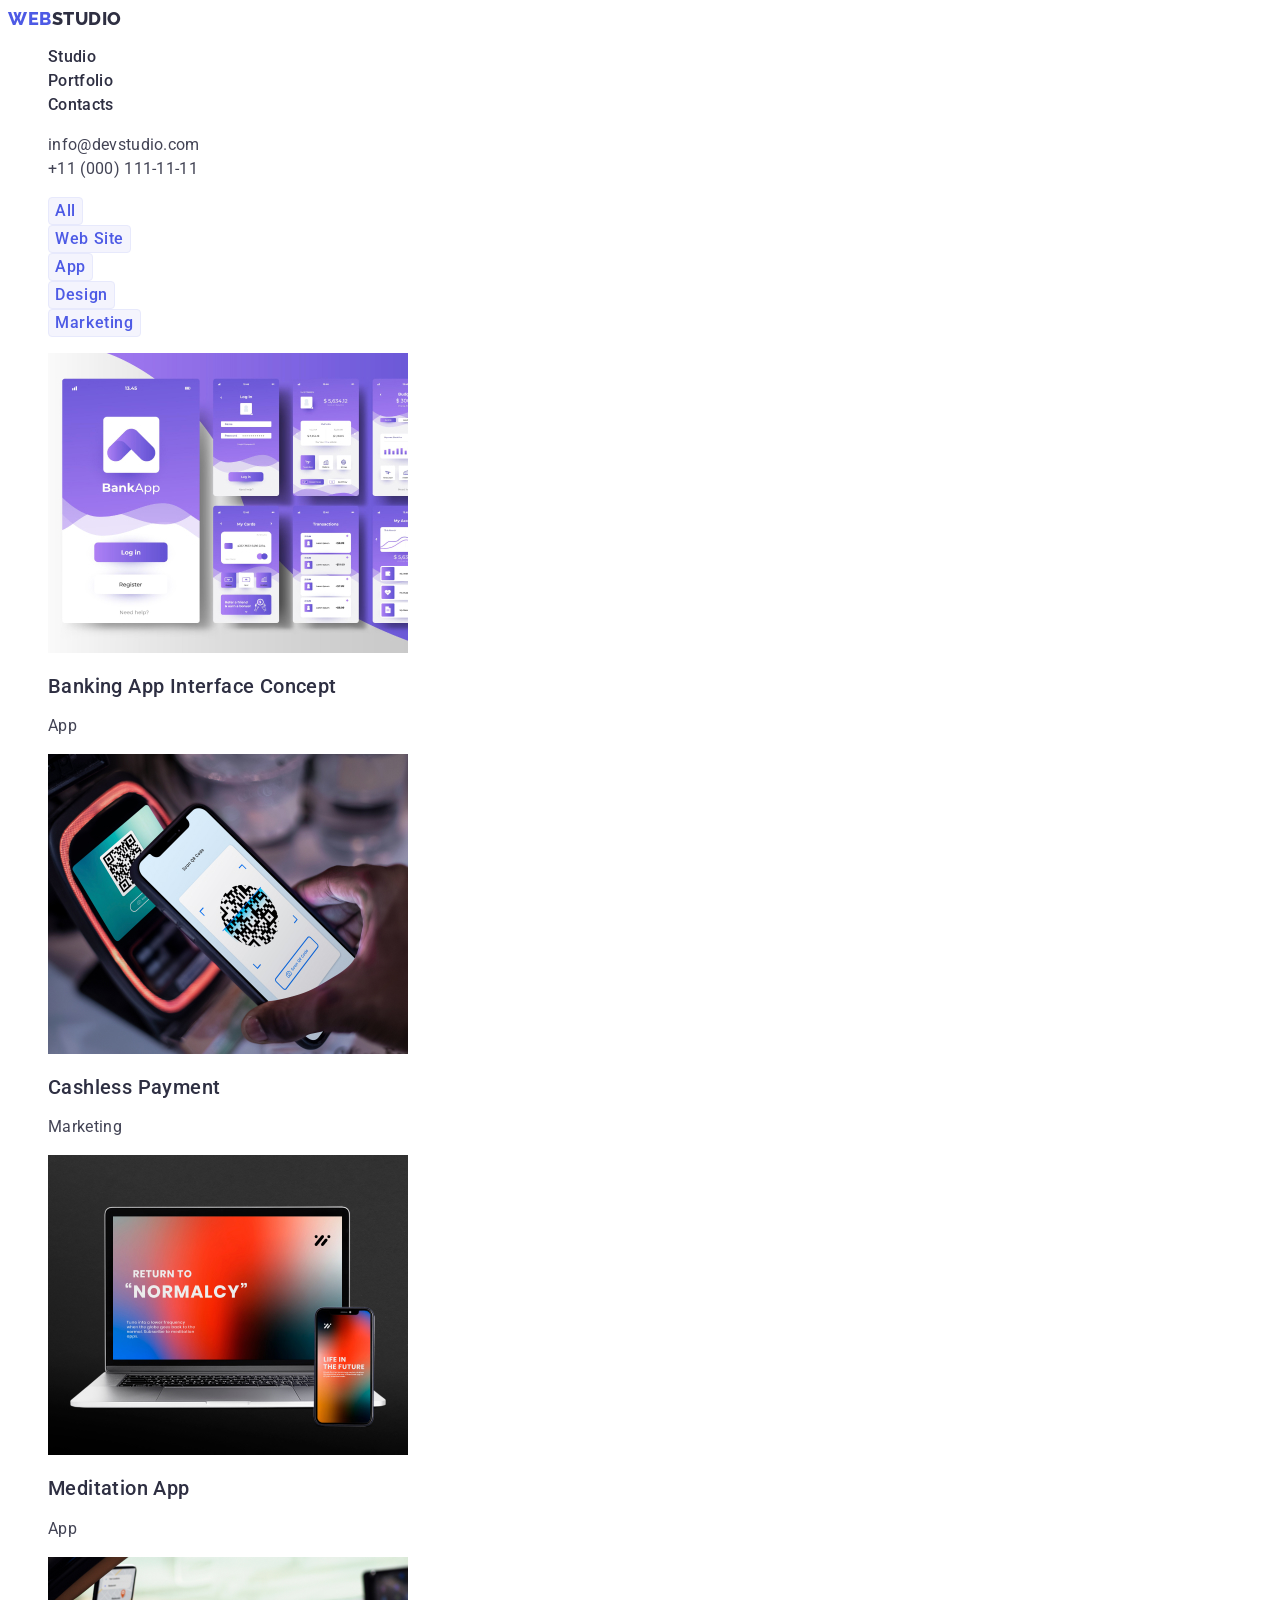
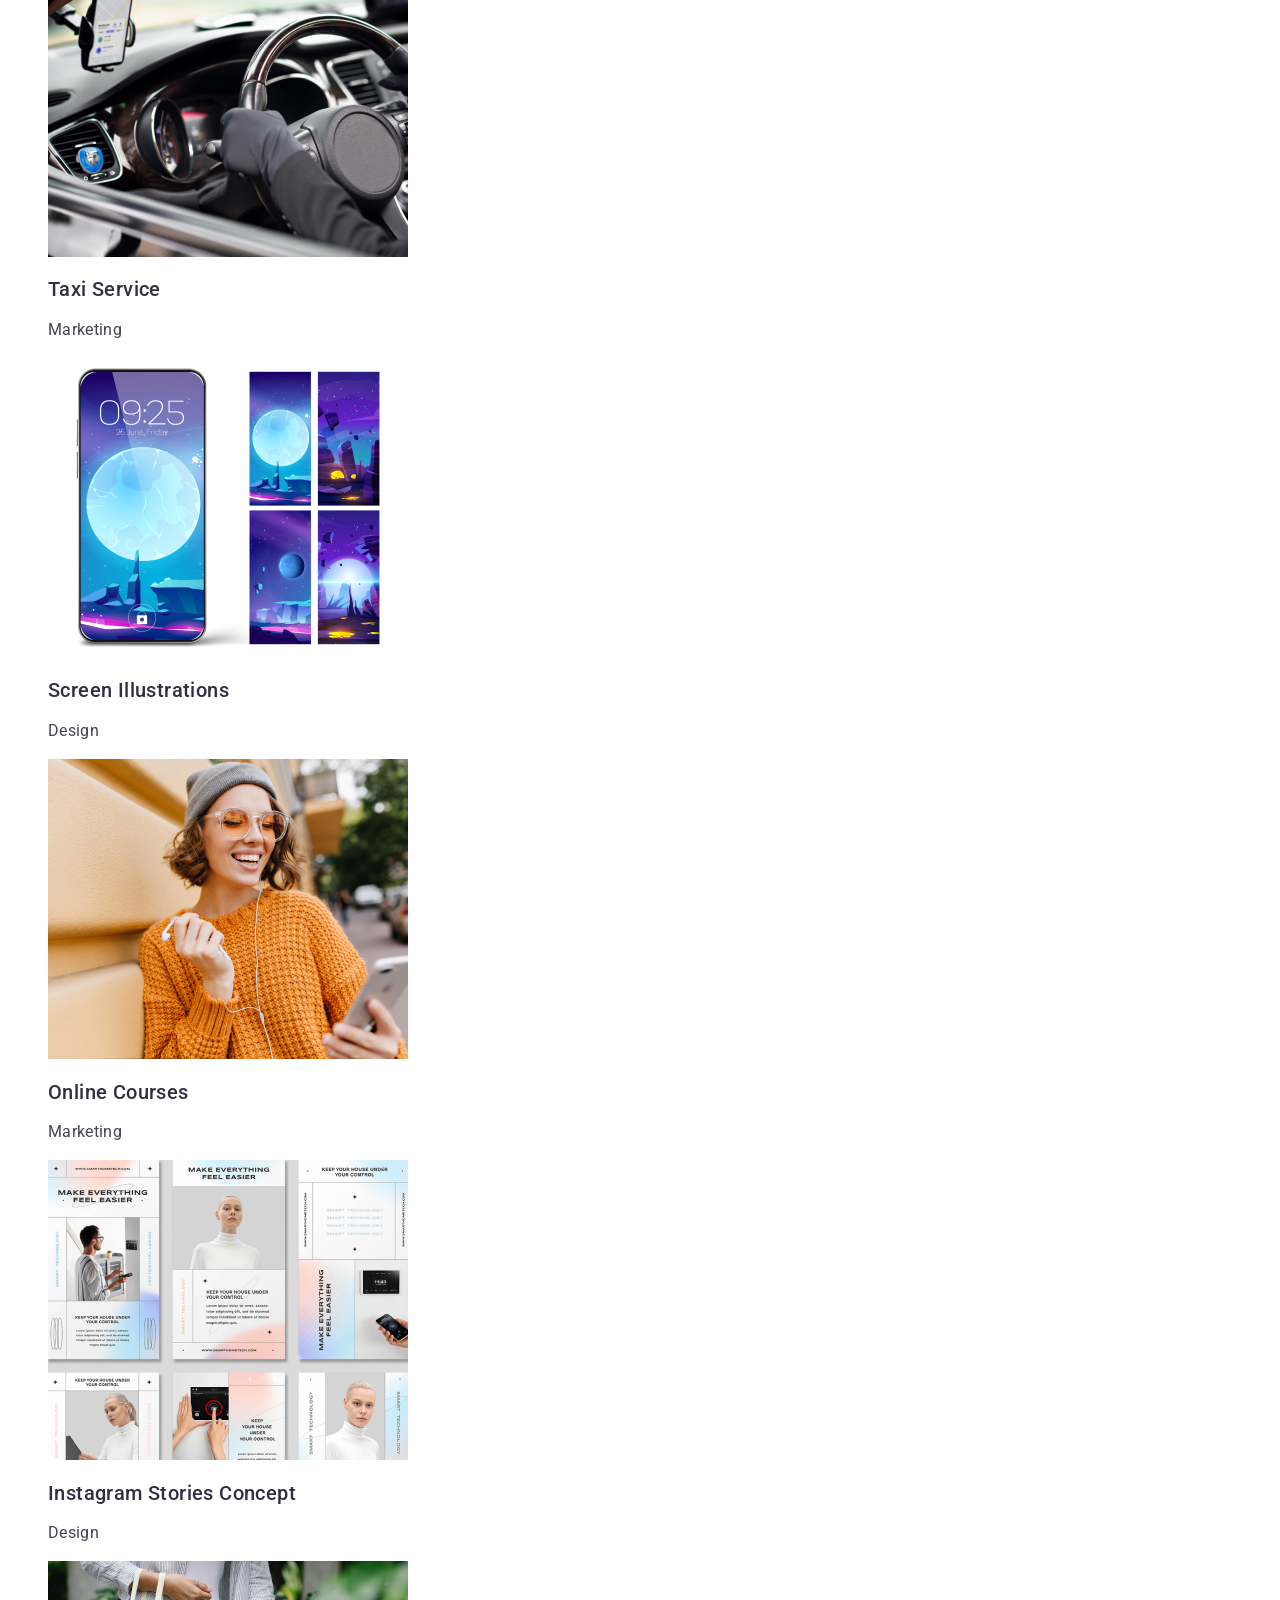
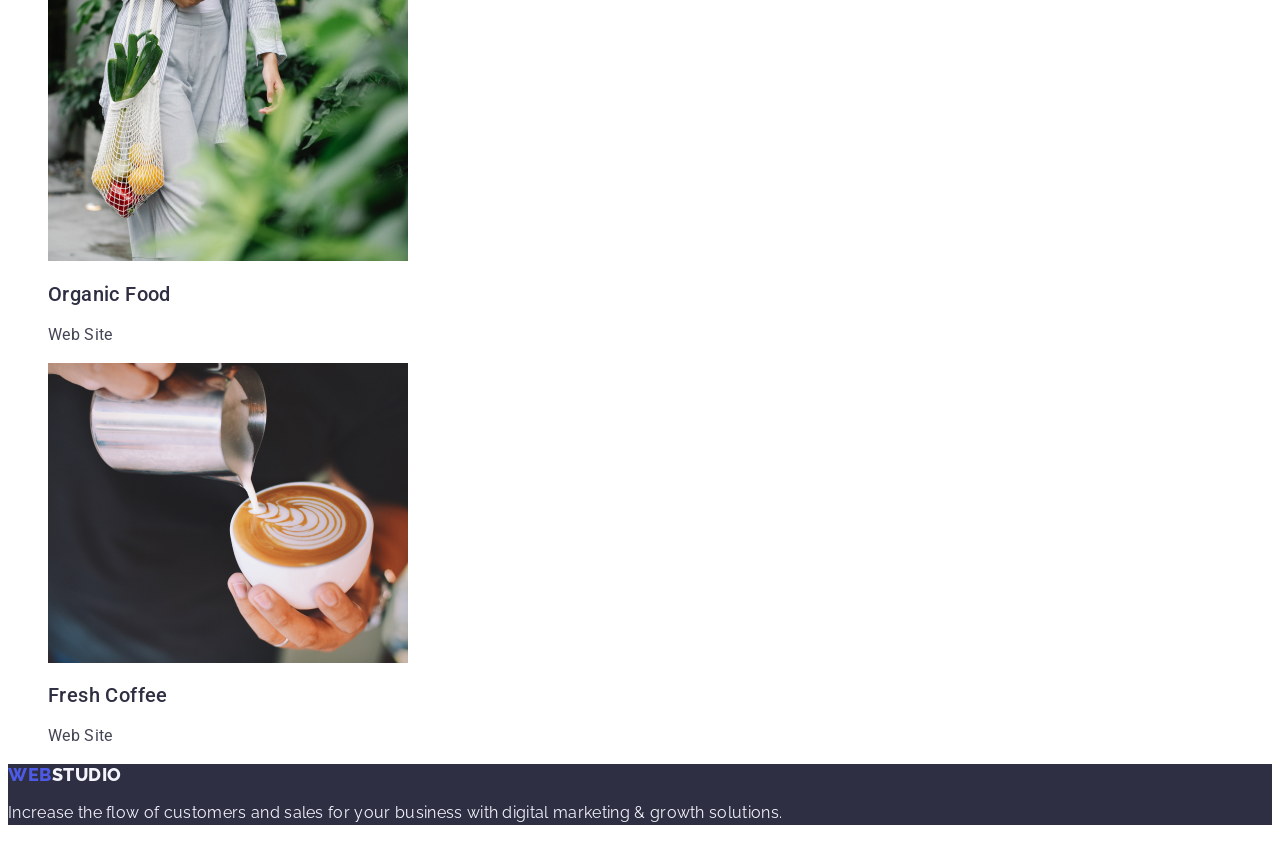
==== portfolio.html @ 541e4907 "creating repos" ====
<!DOCTYPE html>
<html lang="en">
  <head>
    <meta charset="UTF-8" />
    <meta http-equiv="X-UA-Compatible" content="IE=edge" />
    <meta name="viewport" content="width=device-width, initial-scale=1.0" />
    <title>Document</title>
    <link rel="stylesheet" href="./css/styles.css" />
    <link rel="preconnect" href="https://fonts.googleapis.com" />
    <link rel="preconnect" href="https://fonts.gstatic.com" crossorigin />
    <link
      href="https://fonts.googleapis.com/css2?family=Montserrat:wght@400;700&family=Roboto:wght@400;500;700&display=swap"
      rel="stylesheet"
    />
    <link rel="preconnect" href="https://fonts.googleapis.com" />
    <link rel="preconnect" href="https://fonts.gstatic.com" crossorigin />
    <link
      href="https://fonts.googleapis.com/css2?family=Montserrat:wght@400;700&family=Raleway:wght@800&family=Roboto:wght@400;500;700&display=swap"
      rel="stylesheet"
    />
  </head>
  <body>
    <!-- Header -->
    <header class="page-header link">
      <nav class="page-nav">
        <a href="./index.html" class="logo link"
          >Web<span class="studio-color">Studio</span></a
        >
        <ul class="menu list">
          <li class="menu-item">
            <a href="./index.html" class="menu-link link">Studio</a>
          </li>
          <li class="menu-item">
            <a href="./portfolio.html" class="menu-link link">Portfolio</a>
          </li>
          <li class="menu-item">
            <a href="" class="menu-link link">Contacts</a>
          </li>
        </ul>
      </nav>
      <address class="address">
        <ul class="list">
          <li>
            <a href="mailto:info@devstudio.com" class="link contact"
              >info@devstudio.com</a
            >
          </li>
          <li>
            <a href="tel:+110001111111" class="link contact"
              >+11 (000) 111-11-11</a
            >
          </li>
        </ul>
      </address>
    </header>
    <!-- Main -->
    <main>
      <section>
        <h1 hidden>Title hidden</h1>

        <!-- Buttons -->
        <ul class="list">
          <li><button class="navigation-button" type="button">All</button></li>
          <li>
            <button class="navigation-button" type="button">Web Site</button>
          </li>
          <li><button class="navigation-button" type="button">App</button></li>
          <li>
            <button class="navigation-button" type="button">Design</button>
          </li>
          <li>
            <button class="navigation-button" type="button">Marketing</button>
          </li>
        </ul>
        <!-- Images -->
        <ul class="list">
          <li>
            <a class="portfolio-list-item link" href=""
              ><img
                src="./images/Banking-app-interface-concept.jpg"
                alt="Banking App Interface Concept"
                width="360"
              />
              <h2 class="small-title">Banking App Interface Concept</h2>
              <p class="small-descr">App</p>
            </a>
          </li>
          <li>
            <a class="portfolio-list-item link" href=""
              ><img
                src="./images/cashless-payment.jpg"
                alt="Cashless Payment"
                width="360"
              />
              <h2 class="small-title">Cashless Payment</h2>
              <p class="small-descr">Marketing</p>
            </a>
          </li>
          <li>
            <a class="portfolio-list-item link" href=""
              ><img
                src="./images/meditation-app.jpg"
                alt="Meditation App"
                width="360"
              />
              <h2 class="small-title">Meditation App</h2>
              <p class="small-descr">App</p>
            </a>
          </li>
          <li>
            <a class="portfolio-list-item link" href=""
              ><img
                src="./images/taxi-service.jpg"
                alt="Taxi Service"
                width="360"
              />
              <h2 class="small-title">Taxi Service</h2>
              <p class="small-descr">Marketing</p>
            </a>
          </li>
          <li>
            <a class="portfolio-list-item link" href=""
              ><img
                src="./images/screen-illustration.jpg"
                alt="Screen Illustrations"
                width="360"
              />
              <h2 class="small-title">Screen Illustrations</h2>
              <p class="small-descr">Design</p>
            </a>
          </li>
          <li>
            <a class="portfolio-list-item link" href=""
              ><img
                src="./images/online-courses.jpg"
                alt="Online Courses"
                width="360"
              />
              <h2 class="small-title">Online Courses</h2>
              <p class="small-descr">Marketing</p>
            </a>
          </li>
          <li>
            <a class="portfolio-list-item link" href=""
              ><img
                src="./images/instagram-stories-concept.jpg"
                alt="Instagram Stories Concept"
                width="360"
              />
              <h2 class="small-title">Instagram Stories Concept</h2>
              <p class="small-descr">Design</p>
            </a>
          </li>
          <li>
            <a class="portfolio-list-item link" href=""
              ><img
                src="./images/organic-food.jpg"
                alt="Organic Food"
                width="360"
              />
              <h2 class="small-title">Organic Food</h2>
              <p class="small-descr">Web Site</p>
            </a>
          </li>
          <li>
            <a class="portfolio-list-item link" href=""
              ><img
                src="./images/fresh-coffee.jpg"
                alt="Fresh Coffee"
                width="360"
              />
              <h2 class="small-title">Fresh Coffee</h2>
              <p class="small-descr">Web Site</p>
            </a>
          </li>
        </ul>
      </section>
    </main>
    <!-- Footer -->
    <footer class="page-footer">
      <a href="./index.html" class="logo link"
        >Web<span class="studio-color-dark-theme">Studio</span></a
      >
      <p class="small-descr small-descr-dark-theme">
        Increase the flow of customers and sales for your business with digital
        marketing & growth solutions.
      </p>
    </footer>
  </body>
</html>
---- css/styles.css ----
body {
  font-family: "Roboto", sans-serif;
  color: #434455;
  background-color: var(--background-color);
}

/* ==================ELEMENTS================== */
:root {
  --small-text-color: #2e2f42;
  --background-color: #ffffff;
}
/* ==================COMPONENTS================== */
.secondary-title {
  font-size: 36px;
  line-height: 1.11;
  /* identical to box height, or 111% */

  text-align: center;
  letter-spacing: 0.02em;
  text-transform: capitalize;

  color: var(--small-text-color);
}
.studio-color {
  color: var(--small-text-color);
}
.small-title {
  font-style: normal;
  font-weight: 500;
  font-size: 20px;
  line-height: 1.2;

  letter-spacing: 0.02em;
  color: var(--small-text-color);
}
.small-descr {
  font-style: normal;
  font-weight: 400;
  font-size: 16px;
  line-height: 1.5;
  /* or 150% */

  letter-spacing: 0.02em;

  /* SLATE */

  color: #434455;
}
.small-descr-dark-theme {
  color: #f4f4fd;
}
.studio-color-dark-theme {
  color: #f4f4fd;
}

/* ==================Header================== */

.logo {
  font-family: "Raleway", sans-serif;
  font-weight: 800;
  font-size: 18px;
  letter-spacing: 0.03em;
  line-height: 1.17;
  text-decoration: none;
  text-transform: uppercase;
  color: #4d5ae5;
}
.menu-item {
  font-weight: 500;
  font-size: 16px;
  line-height: 1.5;
  letter-spacing: 0.02em;
  color: var(--small-text-color);
}
.contact {
  font-style: normal;
  font-weight: 400;
  font-size: 16px;
  line-height: 1.5;

  letter-spacing: 0.02em;
  color: #434455;
}

.menu-link:hover,
.menu-link:focus,
.menu-item:hover,
.menu-item:focus,
.contact:hover,
.contact:focus {
  color: #404bbf;
}
.list {
  list-style: none;
}
.link {
  text-decoration: none;
}
.menu-link {
  color: var(--small-text-color);
}

/* ==================Hero================== */
.hero {
  background-color: var(--small-text-color);
}
.main-title {
  text-align: center;
  font-size: 56px;
  line-height: 1.07;
  letter-spacing: 0.02em;

  color: #ffffff;
}
.hero-button {
  width: 169px;
  height: 56px;

  font-family: "Roboto", sans-serif;
  font-style: normal;
  background: #4d5ae5;
  box-shadow: 0px 4px 4px rgba(0, 0, 0, 0.15);
  border-radius: 4px;

  font-weight: 500;
  font-size: 16px;
  line-height: 1.5;
  letter-spacing: 0.04em;
  cursor: pointer;

  color: white;
}
.hero-button:hover,
.hero-button:focus {
  background-color: #404bbf;
}
.address {
  font-style: normal;
}

/* ==================MAIN================== */
.our-team {
  background-color: #f4f4fd;
}
.our-team-list-item {
  background-color: #ffffff;
}

/* ==================FOOTER================== */

.page-footer {
  font-family: "Raleway", sans-serif;
  line-height: 1.17;
  letter-spacing: 0.03;
  color: #4d5ae5;

  /* NAVY BLUE */

  background: var(--small-text-color);
}

/* ==================PORTFOLIO================== */
.navigation-button {
  font-family: "Roboto", sans-serif;
  font-style: normal;

  font-weight: 500;
  font-size: 16px;
  line-height: 1.5;
  letter-spacing: 0.04em;
  cursor: pointer;

  /* CLOUD */

  background: #f4f4fd;
  /* CORNFLOWER */

  border: 1px solid #e7e9fc;
  border-radius: 4px;

  color: #4d5ae5;
}
.navigation-button:hover,
.navigation-button:focus {
  color: #ffffff;
  background-color: #404bbf;
}
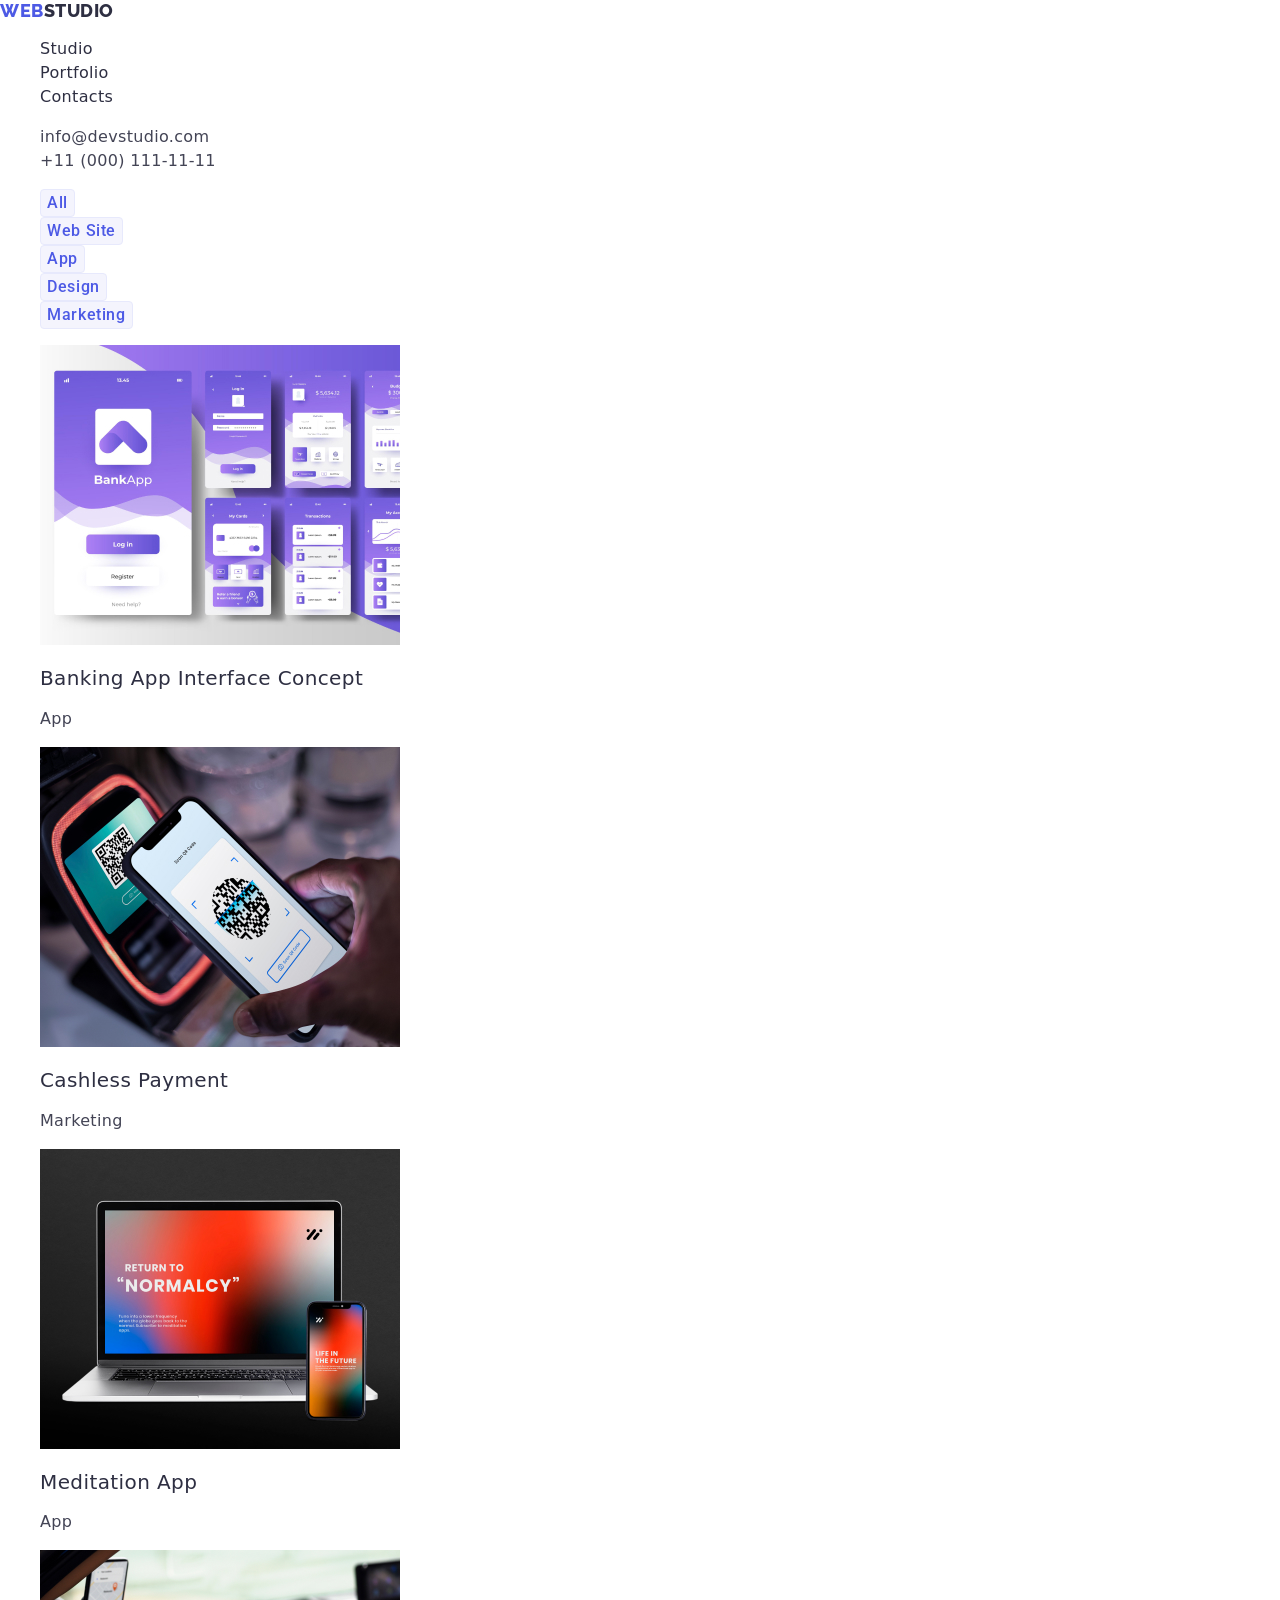
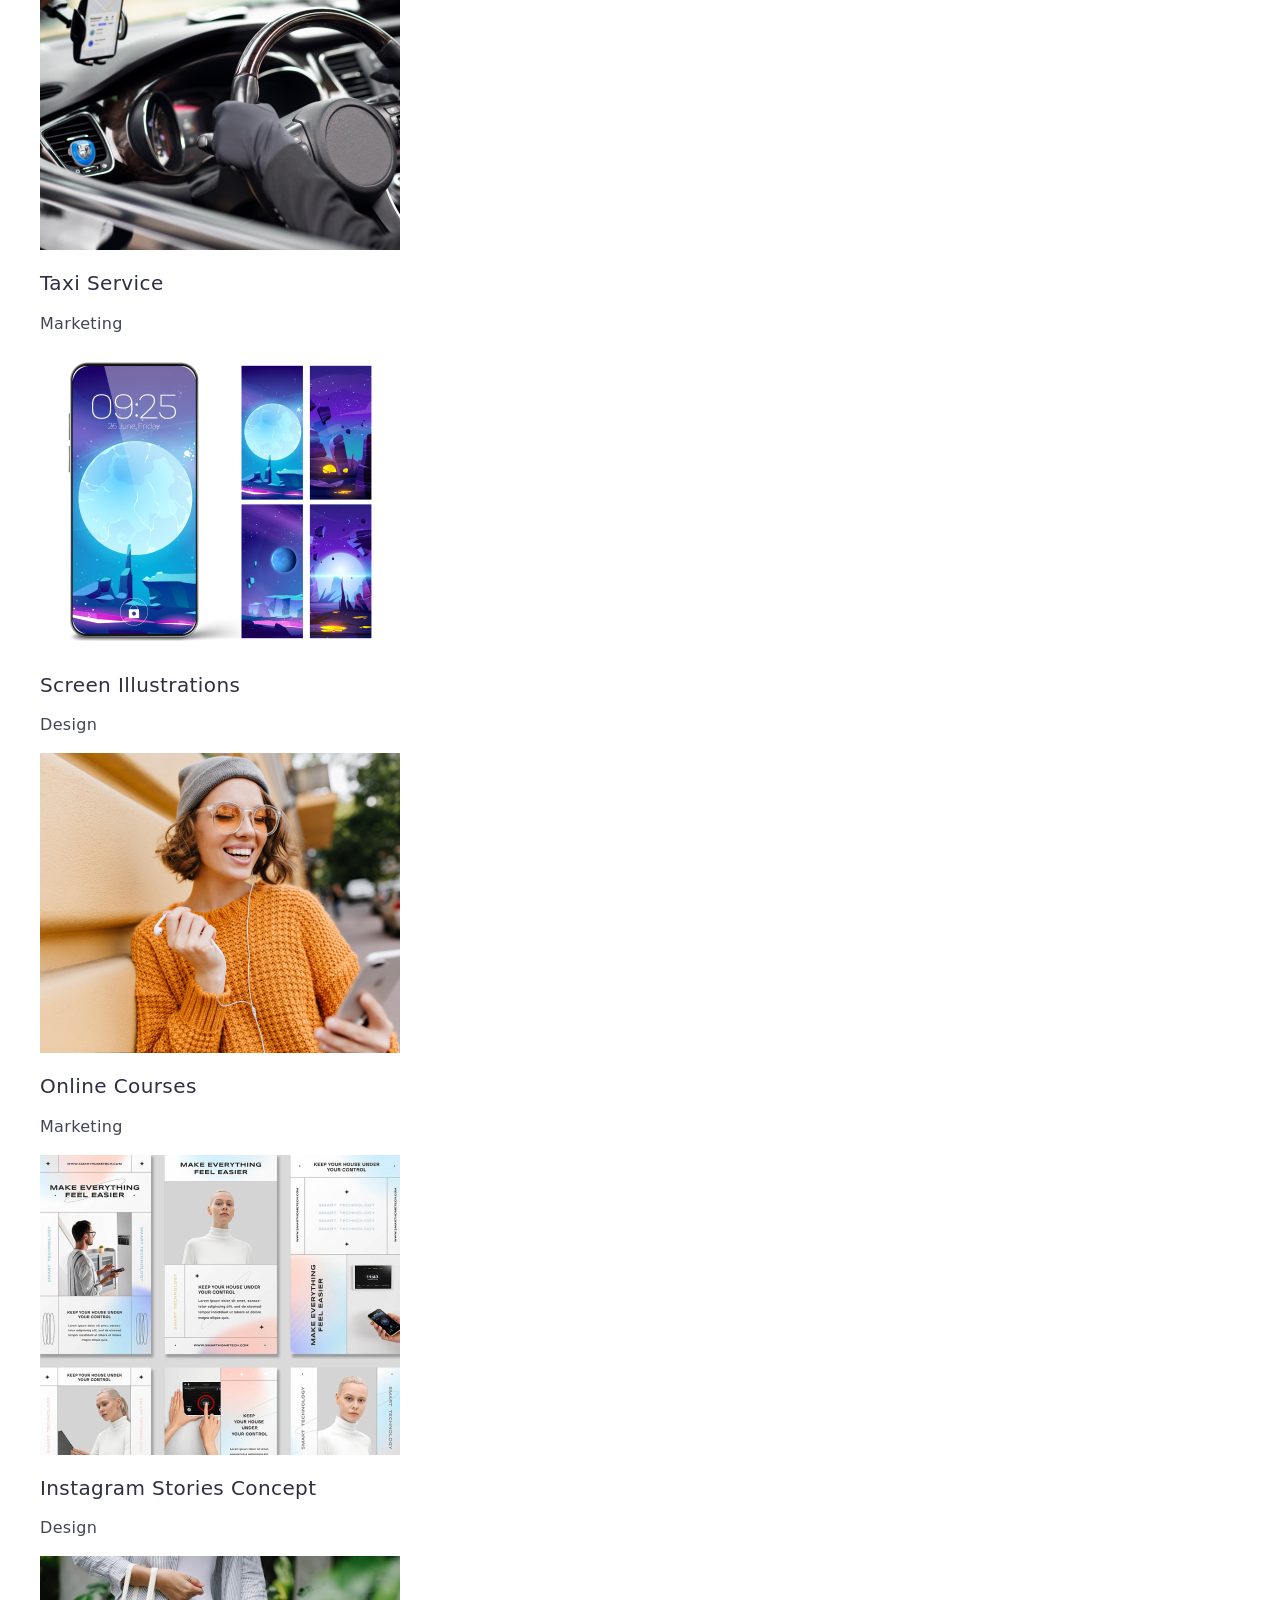
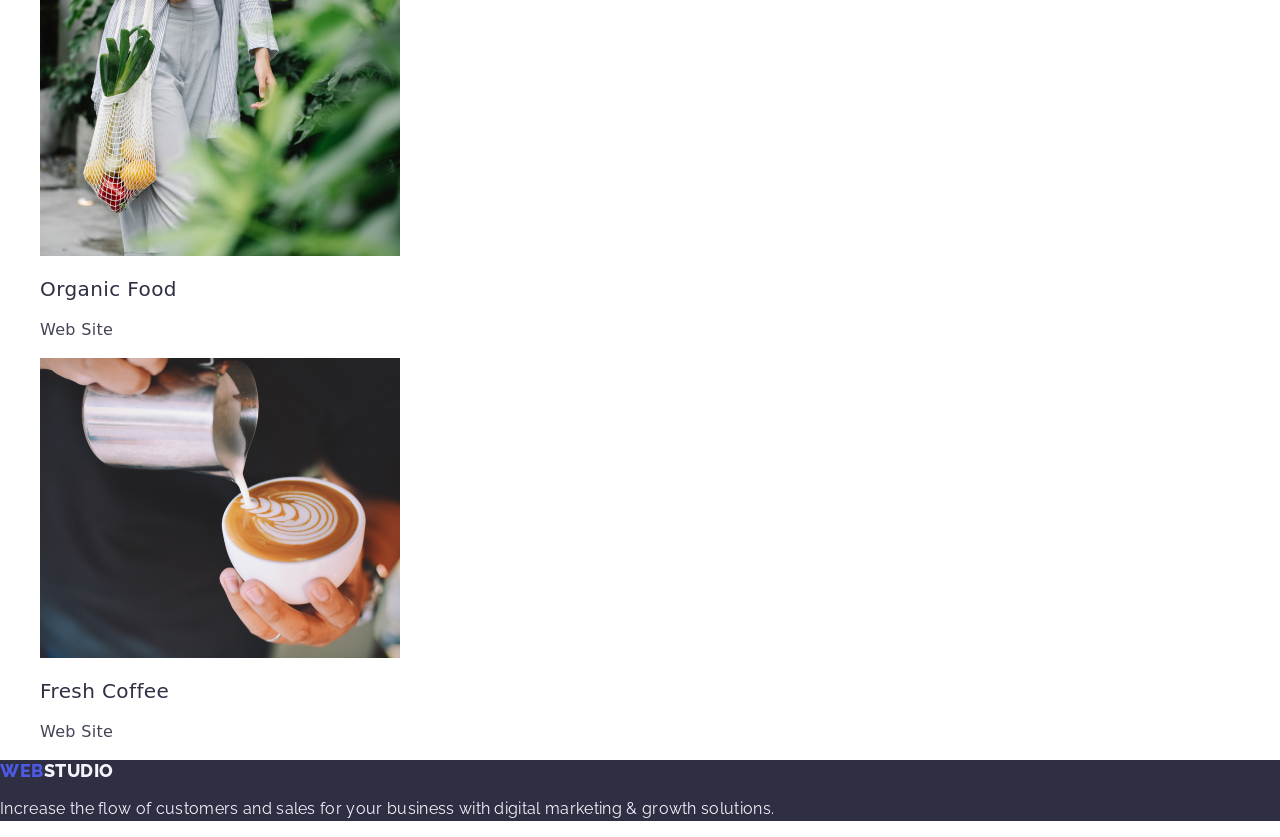
==== commit a6a796d4: "віві" ====
--- a/portfolio.html
+++ b/portfolio.html
@@ -17,6 +17,10 @@
     <link
       href="https://fonts.googleapis.com/css2?family=Montserrat:wght@400;700&family=Raleway:wght@800&family=Roboto:wght@400;500;700&display=swap"
       rel="stylesheet"
+    />
+    <link
+      rel="stylesheet"
+      href="https://cdn.jsdelivr.net/npm/modern-normalize@1.1.0/modern-normalize.min.css"
     />
   </head>
   <body>
--- a/css/styles.css
+++ b/css/styles.css
@@ -8,6 +8,10 @@
 :root {
   --small-text-color: #2e2f42;
   --background-color: #ffffff;
+  --hover-and-focus-color:#404bbf;
+  --blue-button-and-logo-color:#4d5ae5;
+  --small-text-dark-theme-color: #f4f4fd;
+  
 }
 /* ==================COMPONENTS================== */
 .secondary-title {
@@ -47,10 +51,10 @@
   color: #434455;
 }
 .small-descr-dark-theme {
-  color: #f4f4fd;
+  color: var(--small-text-dark-theme-color);
 }
 .studio-color-dark-theme {
-  color: #f4f4fd;
+  color: var(--small-text-dark-theme-color);
 }
 
 /* ==================Header================== */
@@ -63,7 +67,7 @@
   line-height: 1.17;
   text-decoration: none;
   text-transform: uppercase;
-  color: #4d5ae5;
+  color: var(--blue-button-and-logo-color);
 }
 .menu-item {
   font-weight: 500;
@@ -88,7 +92,7 @@
 .menu-item:focus,
 .contact:hover,
 .contact:focus {
-  color: #404bbf;
+  color: var(--hover-and-focus-color);
 }
 .list {
   list-style: none;
@@ -110,7 +114,7 @@
   line-height: 1.07;
   letter-spacing: 0.02em;
 
-  color: #ffffff;
+  color: var(--background-color);
 }
 .hero-button {
   width: 169px;
@@ -118,7 +122,7 @@
 
   font-family: "Roboto", sans-serif;
   font-style: normal;
-  background: #4d5ae5;
+  background: var(--blue-button-and-logo-color);
   box-shadow: 0px 4px 4px rgba(0, 0, 0, 0.15);
   border-radius: 4px;
 
@@ -132,7 +136,7 @@
 }
 .hero-button:hover,
 .hero-button:focus {
-  background-color: #404bbf;
+  background-color: var(--hover-and-focus-color);
 }
 .address {
   font-style: normal;
@@ -140,10 +144,10 @@
 
 /* ==================MAIN================== */
 .our-team {
-  background-color: #f4f4fd;
+  background-color: var(--small-text-dark-theme-color);
 }
 .our-team-list-item {
-  background-color: #ffffff;
+  background-color: var(--background-color);
 }
 
 /* ==================FOOTER================== */
@@ -152,7 +156,7 @@
   font-family: "Raleway", sans-serif;
   line-height: 1.17;
   letter-spacing: 0.03;
-  color: #4d5ae5;
+  color: var(--blue-button-and-logo-color);
 
   /* NAVY BLUE */
 
@@ -172,16 +176,16 @@
 
   /* CLOUD */
 
-  background: #f4f4fd;
+  background: var(--small-text-dark-theme-color);
   /* CORNFLOWER */
 
   border: 1px solid #e7e9fc;
   border-radius: 4px;
 
-  color: #4d5ae5;
+  color: var(--blue-button-and-logo-color);
 }
 .navigation-button:hover,
 .navigation-button:focus {
-  color: #ffffff;
-  background-color: #404bbf;
+  color: var(--background-color);
+  background-color: var(--hover-and-focus-color);
 }
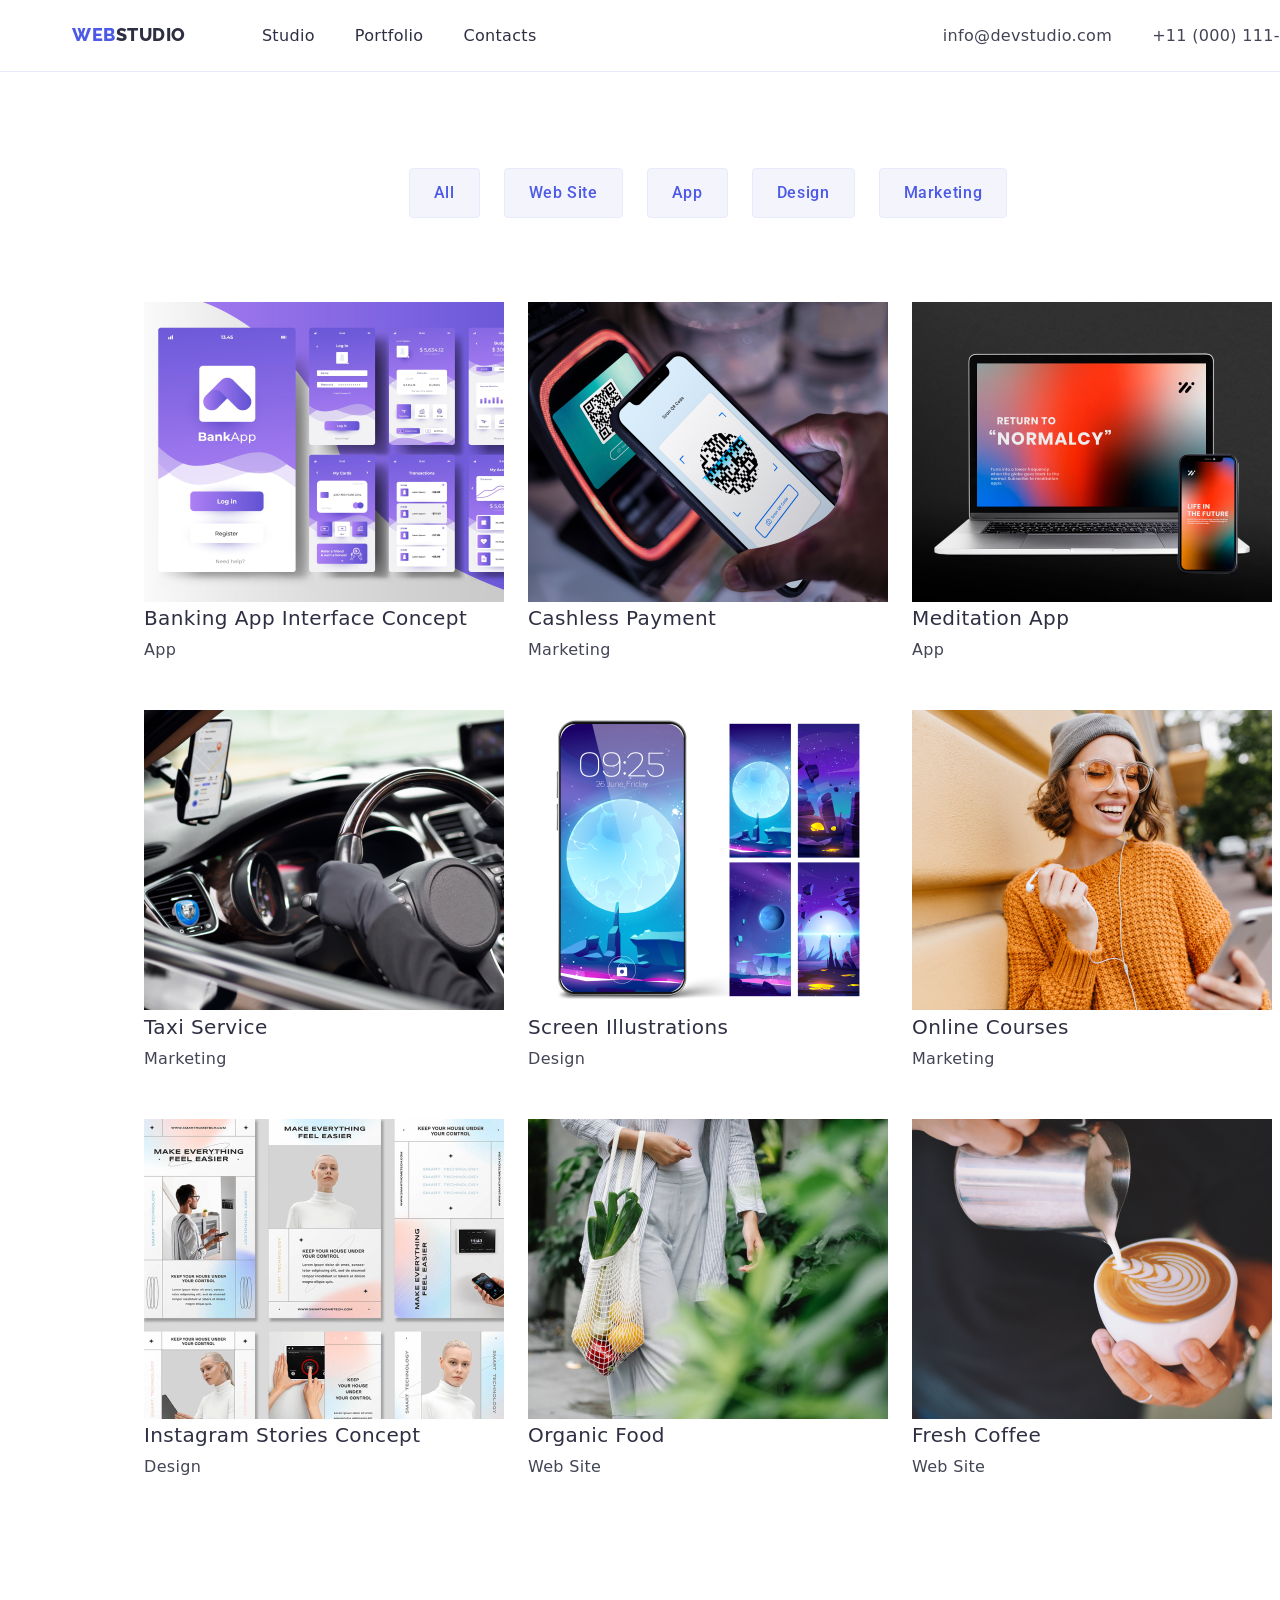
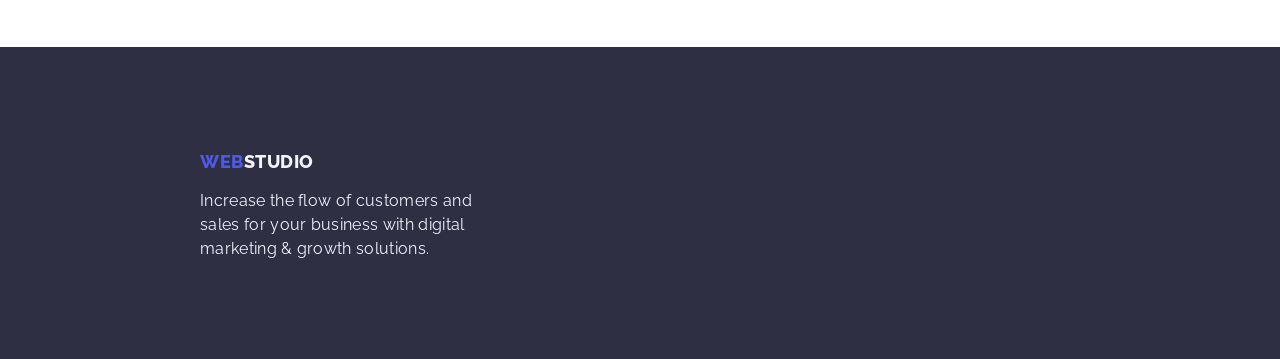
==== commit e9cc728d: "changed all files" ====
--- a/portfolio.html
+++ b/portfolio.html
@@ -63,7 +63,7 @@
         <h1 hidden>Title hidden</h1>
 
         <!-- Buttons -->
-        <ul class="list">
+        <ul class="list buttons-list-portfolio">
           <li><button class="navigation-button" type="button">All</button></li>
           <li>
             <button class="navigation-button" type="button">Web Site</button>
@@ -77,9 +77,9 @@
           </li>
         </ul>
         <!-- Images -->
-        <ul class="list">
-          <li>
-            <a class="portfolio-list-item link" href=""
+        <ul class="list portfolio-box">
+          <li class="portfolio-item">
+            <a class="link" href=""
               ><img
                 src="./images/Banking-app-interface-concept.jpg"
                 alt="Banking App Interface Concept"
@@ -89,8 +89,8 @@
               <p class="small-descr">App</p>
             </a>
           </li>
-          <li>
-            <a class="portfolio-list-item link" href=""
+          <li class="portfolio-item">
+            <a class="link" href=""
               ><img
                 src="./images/cashless-payment.jpg"
                 alt="Cashless Payment"
@@ -100,8 +100,8 @@
               <p class="small-descr">Marketing</p>
             </a>
           </li>
-          <li>
-            <a class="portfolio-list-item link" href=""
+          <li class="portfolio-item">
+            <a class="link" href=""
               ><img
                 src="./images/meditation-app.jpg"
                 alt="Meditation App"
@@ -111,8 +111,8 @@
               <p class="small-descr">App</p>
             </a>
           </li>
-          <li>
-            <a class="portfolio-list-item link" href=""
+          <li class="portfolio-item">
+            <a class="link" href=""
               ><img
                 src="./images/taxi-service.jpg"
                 alt="Taxi Service"
@@ -122,8 +122,8 @@
               <p class="small-descr">Marketing</p>
             </a>
           </li>
-          <li>
-            <a class="portfolio-list-item link" href=""
+          <li class="portfolio-item">
+            <a class="link" href=""
               ><img
                 src="./images/screen-illustration.jpg"
                 alt="Screen Illustrations"
@@ -133,8 +133,8 @@
               <p class="small-descr">Design</p>
             </a>
           </li>
-          <li>
-            <a class="portfolio-list-item link" href=""
+          <li class="portfolio-item">
+            <a class="link" href=""
               ><img
                 src="./images/online-courses.jpg"
                 alt="Online Courses"
@@ -144,8 +144,8 @@
               <p class="small-descr">Marketing</p>
             </a>
           </li>
-          <li>
-            <a class="portfolio-list-item link" href=""
+          <li class="portfolio-item">
+            <a class="link" href=""
               ><img
                 src="./images/instagram-stories-concept.jpg"
                 alt="Instagram Stories Concept"
@@ -155,8 +155,8 @@
               <p class="small-descr">Design</p>
             </a>
           </li>
-          <li>
-            <a class="portfolio-list-item link" href=""
+          <li class="portfolio-item">
+            <a class="link" href=""
               ><img
                 src="./images/organic-food.jpg"
                 alt="Organic Food"
@@ -166,8 +166,8 @@
               <p class="small-descr">Web Site</p>
             </a>
           </li>
-          <li>
-            <a class="portfolio-list-item link" href=""
+          <li class="portfolio-item">
+            <a class="link" href=""
               ><img
                 src="./images/fresh-coffee.jpg"
                 alt="Fresh Coffee"
@@ -185,8 +185,8 @@
       <a href="./index.html" class="logo link"
         >Web<span class="studio-color-dark-theme">Studio</span></a
       >
-      <p class="small-descr small-descr-dark-theme">
-        Increase the flow of customers and sales for your business with digital
+      <p class="small-descr small-descr-dark-theme footer-descr">
+        Increase the flow of customers and <br>sales for your business with digital<br>
         marketing & growth solutions.
       </p>
     </footer>
--- a/css/styles.css
+++ b/css/styles.css
@@ -1,17 +1,47 @@
+html {
+  background-color: #e5e5e5;
+}
 body {
   font-family: "Roboto", sans-serif;
   color: #434455;
   background-color: var(--background-color);
+  width: 1440px;
+}
+
+/* ==================ERASING STYLES================== */
+*,
+*::before,
+*::after {
+  box-sizing: border-box;
+}
+h1,
+h2,
+body,
+p {
+  margin: 0;
+}
+address {
+  font-style: normal;
+}
+
+ul,
+li {
+  text-decoration: none;
+  margin: 0;
+  padding-left: 0;
+}
+
+button {
+  cursor: pointer;
 }
 
 /* ==================ELEMENTS================== */
 :root {
   --small-text-color: #2e2f42;
   --background-color: #ffffff;
-  --hover-and-focus-color:#404bbf;
-  --blue-button-and-logo-color:#4d5ae5;
+  --hover-and-focus-color: #404bbf;
+  --blue-button-and-logo-color: #4d5ae5;
   --small-text-dark-theme-color: #f4f4fd;
-  
 }
 /* ==================COMPONENTS================== */
 .secondary-title {
@@ -29,7 +59,6 @@
   color: var(--small-text-color);
 }
 .small-title {
-  font-style: normal;
   font-weight: 500;
   font-size: 20px;
   line-height: 1.2;
@@ -38,7 +67,6 @@
   color: var(--small-text-color);
 }
 .small-descr {
-  font-style: normal;
   font-weight: 400;
   font-size: 16px;
   line-height: 1.5;
@@ -130,7 +158,6 @@
   font-size: 16px;
   line-height: 1.5;
   letter-spacing: 0.04em;
-  cursor: pointer;
 
   color: white;
 }
@@ -138,14 +165,8 @@
 .hero-button:focus {
   background-color: var(--hover-and-focus-color);
 }
-.address {
-  font-style: normal;
-}
 
 /* ==================MAIN================== */
-.our-team {
-  background-color: var(--small-text-dark-theme-color);
-}
 .our-team-list-item {
   background-color: var(--background-color);
 }
@@ -163,6 +184,108 @@
   background: var(--small-text-color);
 }
 
+/* ==================BOXING PORTFOLIO================== */
+.page-header {
+  height: 72px;
+  display: flex;
+  align-items: center;
+  justify-content: space-between;
+  padding: 0px 72px;
+  border-bottom: 1px solid #e7e9fc;
+}
+.menu,
+.page-nav,
+.list {
+  display: flex;
+}
+.logo {
+  margin-right: 76px;
+}
+.menu-link,
+.contact {
+  margin-right: 40px;
+}
+.buttons-list-portfolio {
+  margin-top: 96px;
+  justify-content: center;
+  margin-bottom: 84px;
+}
+.navigation-button {
+  margin-right: 24px;
+  text-align: center;
+  padding: 12px 24px;
+}
+.portfolio-box {
+  padding-right: 156px;
+  padding-left: 156px;
+  padding-bottom: 120px;
+}
+.portfolio-item {
+  margin: 0px 24px 48px 0px;
+  text-align: left;
+}
+.portfolio-box {
+  display: grid;
+  grid-template-columns: 0fr 0fr 0fr;
+  justify-content: center;
+}
+
+.page-footer {
+  height: 312px;
+  padding-top: 104px;
+  padding-left: 200px;
+}
+.footer-descr {
+  margin-top: 16px;
+}
+
+/* ==================BOXING INDEX================== */
+.hero {
+  height: 600px;
+  text-align: center;
+  padding-top: 188px;
+  margin-bottom: 120px;
+}
+.hero-button {
+  margin-top: 48px;
+}
+.small-descr-section {
+  padding-left: 156px;
+  padding-right: 156px;
+  margin-bottom: 120px;
+}
+.small-title {
+  margin-bottom: 8px;
+}
+.small-descr-section-item{
+  margin-right: 24px;
+}
+
+.what-are-we-doing {
+  padding-bottom: 120px;
+}
+.secondary-title {
+  margin-bottom: 72px;
+}
+.what-are-we-doing-item {
+  margin-right: 24px;
+}
+.what-are-we-doing-list {
+  padding-left: 156px;
+}
+.our-team {
+  background-color: var(--small-text-dark-theme-color);
+  padding: 120px 156px 156px 120px;
+}
+.our-team-list-item {
+  margin-right: 24px;
+  box-shadow: 0px 1px 6px rgba(46, 47, 66, 0.08),
+    0px 1px 1px rgba(46, 47, 66, 0.16), 0px 2px 1px rgba(46, 47, 66, 0.08);
+  border-radius: 0px 0px 4px 4px;
+  text-align: center;
+  padding-bottom: 32px;
+}
+
 /* ==================PORTFOLIO================== */
 .navigation-button {
   font-family: "Roboto", sans-serif;
@@ -172,7 +295,6 @@
   font-size: 16px;
   line-height: 1.5;
   letter-spacing: 0.04em;
-  cursor: pointer;
 
   /* CLOUD */
 
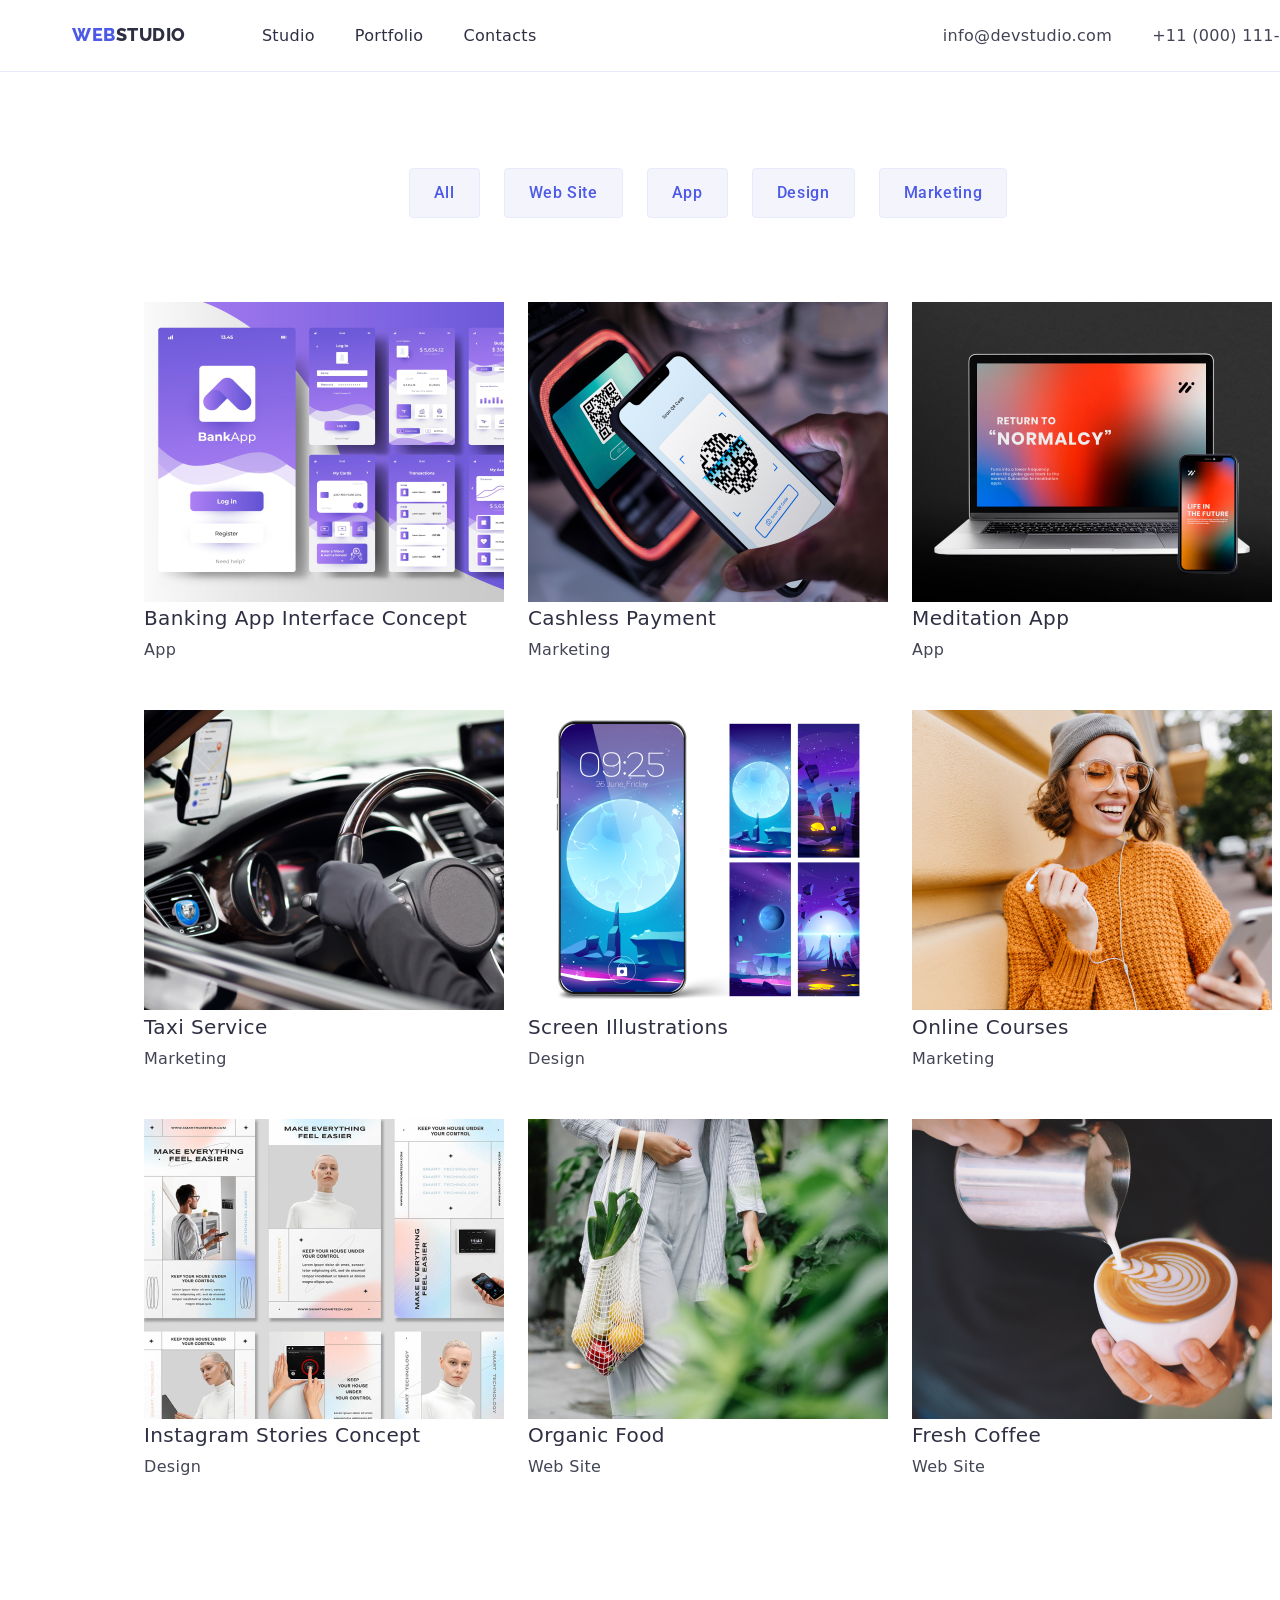
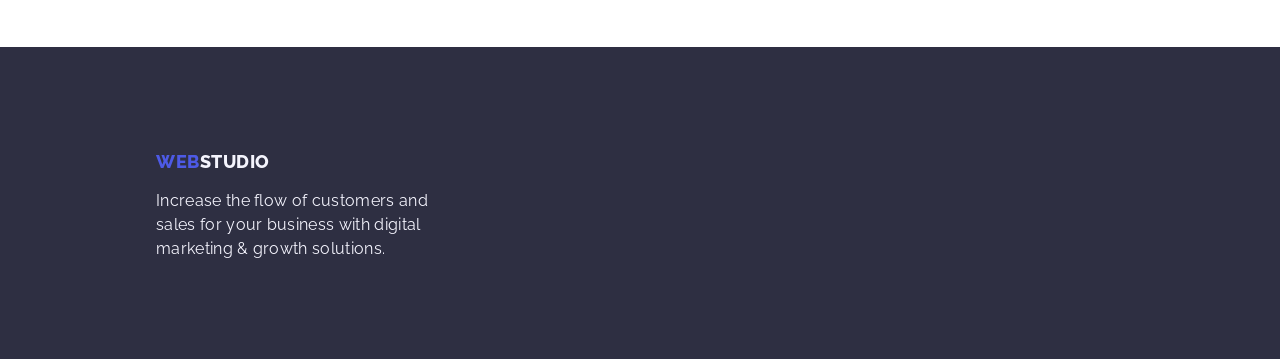
==== commit a050cdf4: "updating" ====
--- a/portfolio.html
+++ b/portfolio.html
@@ -181,12 +181,13 @@
       </section>
     </main>
     <!-- Footer -->
-    <footer class="page-footer">
+    <footer class="page-footer section">
       <a href="./index.html" class="logo link"
         >Web<span class="studio-color-dark-theme">Studio</span></a
       >
       <p class="small-descr small-descr-dark-theme footer-descr">
-        Increase the flow of customers and <br>sales for your business with digital<br>
+        Increase the flow of customers and <br />sales for your business with
+        digital<br />
         marketing & growth solutions.
       </p>
     </footer>
--- a/css/styles.css
+++ b/css/styles.css
@@ -5,7 +5,7 @@
   font-family: "Roboto", sans-serif;
   color: #434455;
   background-color: var(--background-color);
-  width: 1440px;
+  width:1440px;
 }
 
 /* ==================ERASING STYLES================== */
@@ -185,6 +185,14 @@
 }
 
 /* ==================BOXING PORTFOLIO================== */
+.container{
+  width:1158px;
+}
+.section{
+  padding-right: 156px;
+  padding-left: 156px;
+}
+
 .page-header {
   height: 72px;
   display: flex;
@@ -216,8 +224,6 @@
   padding: 12px 24px;
 }
 .portfolio-box {
-  padding-right: 156px;
-  padding-left: 156px;
   padding-bottom: 120px;
 }
 .portfolio-item {
@@ -233,7 +239,6 @@
 .page-footer {
   height: 312px;
   padding-top: 104px;
-  padding-left: 200px;
 }
 .footer-descr {
   margin-top: 16px;
@@ -250,8 +255,6 @@
   margin-top: 48px;
 }
 .small-descr-section {
-  padding-left: 156px;
-  padding-right: 156px;
   margin-bottom: 120px;
 }
 .small-title {
@@ -270,12 +273,11 @@
 .what-are-we-doing-item {
   margin-right: 24px;
 }
-.what-are-we-doing-list {
-  padding-left: 156px;
-}
+
 .our-team {
   background-color: var(--small-text-dark-theme-color);
-  padding: 120px 156px 156px 120px;
+  padding-top: 120px;
+  padding-bottom: 120px;
 }
 .our-team-list-item {
   margin-right: 24px;
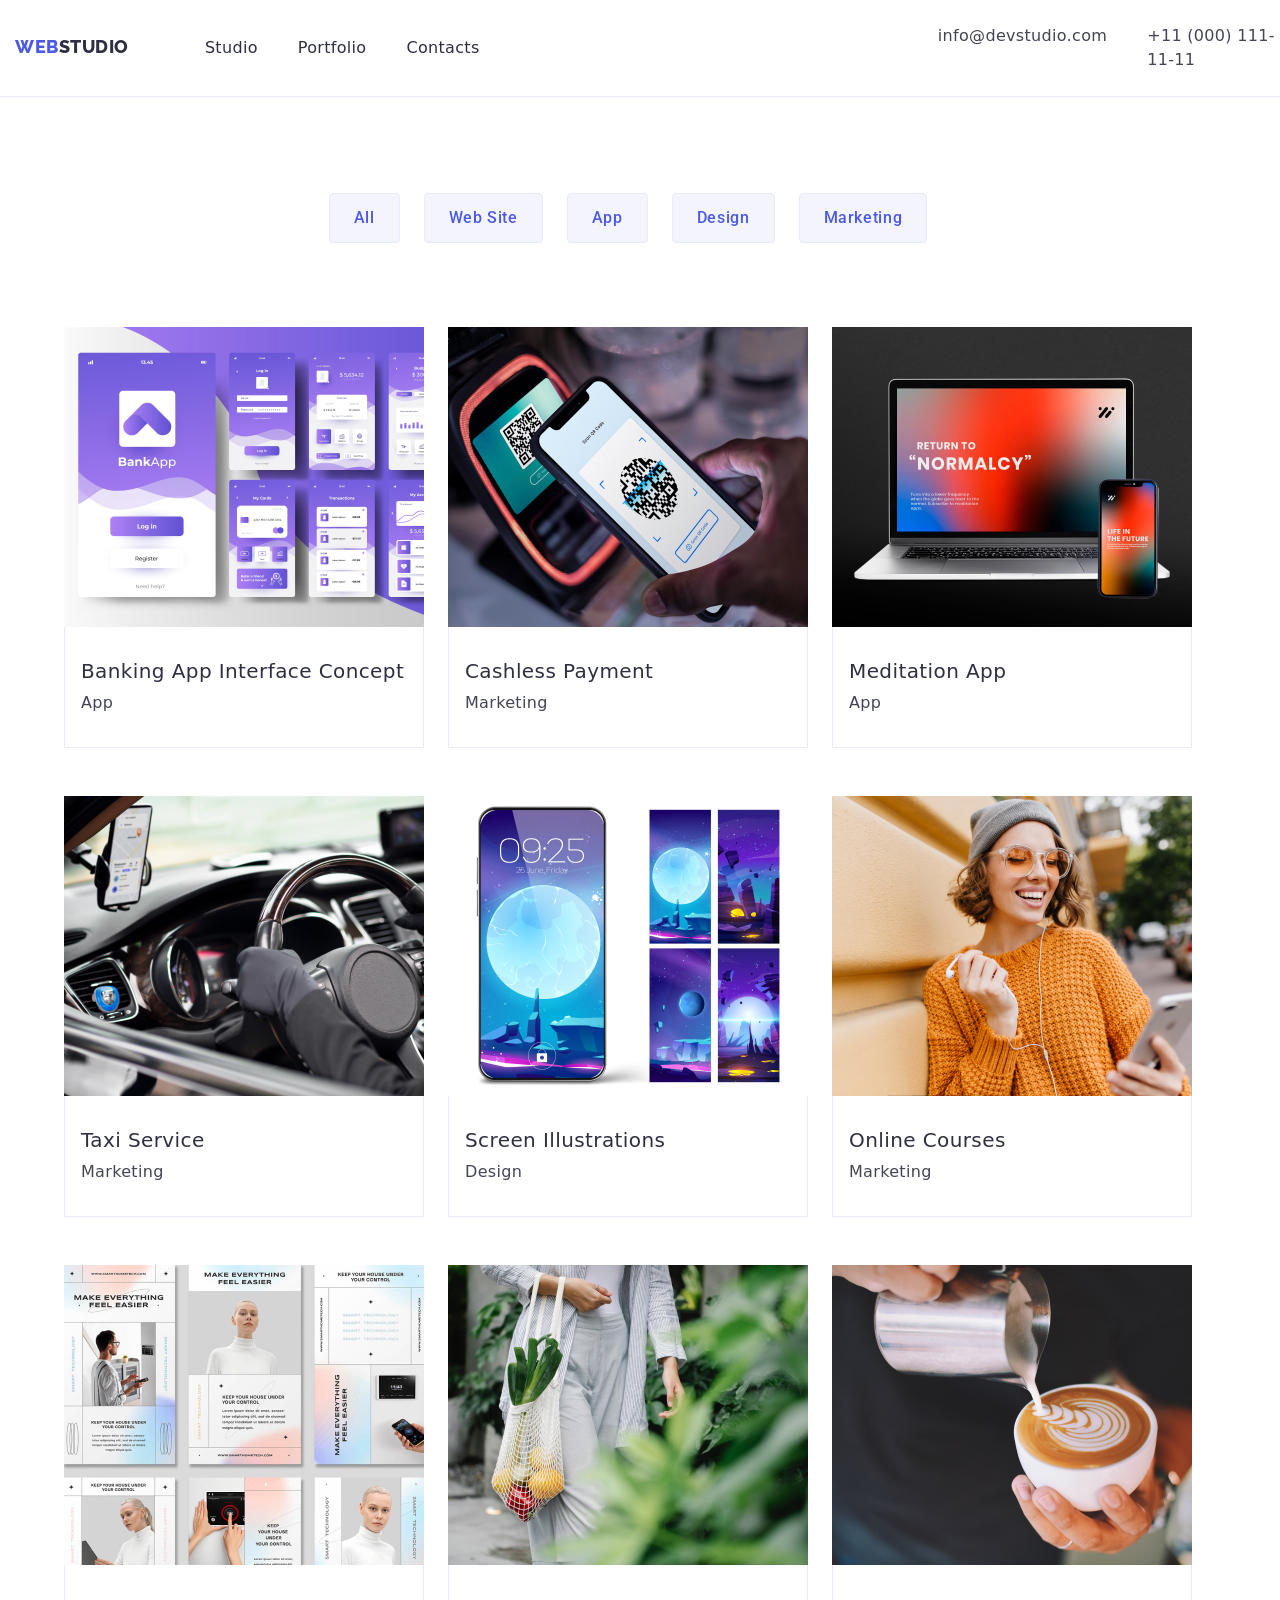
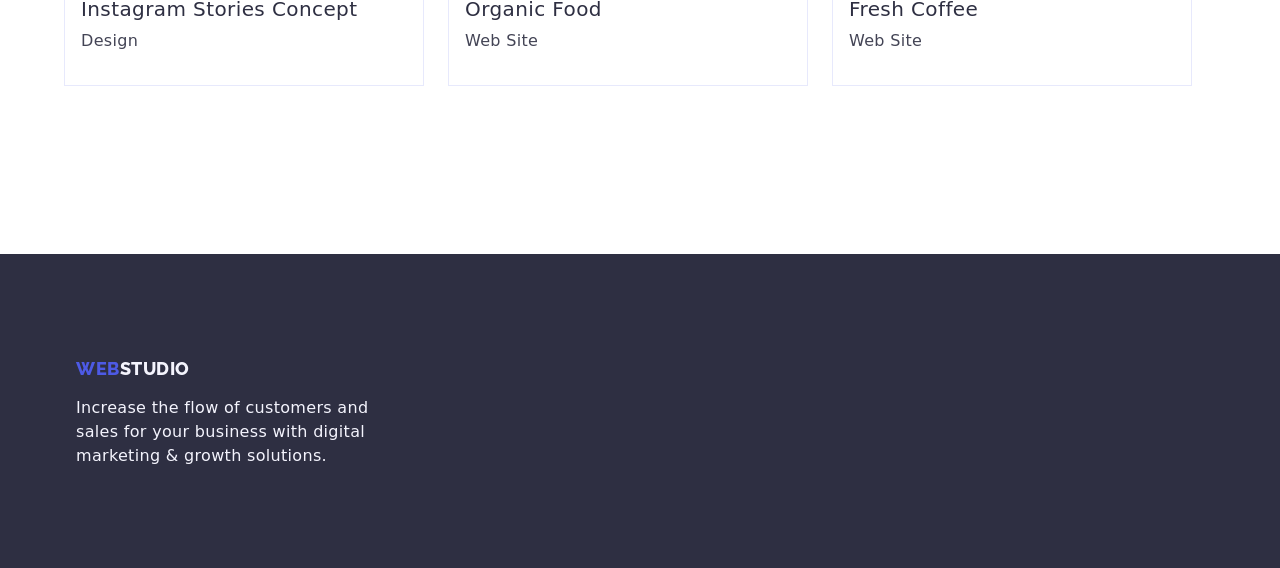
==== commit 5b0ff75d: "updating issues" ====
--- a/portfolio.html
+++ b/portfolio.html
@@ -25,23 +25,27 @@
   </head>
   <body>
     <!-- Header -->
-    <header class="page-header link">
-      <nav class="page-nav">
-        <a href="./index.html" class="logo link"
-          >Web<span class="studio-color">Studio</span></a
-        >
-        <ul class="menu list">
-          <li class="menu-item">
-            <a href="./index.html" class="menu-link link">Studio</a>
-          </li>
-          <li class="menu-item">
-            <a href="./portfolio.html" class="menu-link link">Portfolio</a>
-          </li>
-          <li class="menu-item">
-            <a href="" class="menu-link link">Contacts</a>
-          </li>
-        </ul>
-      </nav>
+    <header class="page-header">
+      <div class="container">
+        <nav class="page-nav">
+          <a href="./index.html" class="logo link"
+            >Web<span class="studio-color">Studio</span></a
+          >
+          <ul class="menu list">
+            <li>
+              <a class="menu-item menu-link link" href="./index.html">Studio</a>
+            </li>
+            <li>
+              <a class="menu-item menu-link link" href="./portfolio.html"
+                >Portfolio</a
+              >
+            </li>
+            <li>
+              <a class="menu-item menu-link link" href="">Contacts</a>
+            </li>
+          </ul>
+        </nav>
+      </div>
       <address class="address">
         <ul class="list">
           <li>
@@ -60,136 +64,162 @@
     <!-- Main -->
     <main>
       <section>
-        <h1 hidden>Title hidden</h1>
+        <div class="container">
+          <h1 hidden>Title hidden</h1>
 
-        <!-- Buttons -->
-        <ul class="list buttons-list-portfolio">
-          <li><button class="navigation-button" type="button">All</button></li>
-          <li>
-            <button class="navigation-button" type="button">Web Site</button>
-          </li>
-          <li><button class="navigation-button" type="button">App</button></li>
-          <li>
-            <button class="navigation-button" type="button">Design</button>
-          </li>
-          <li>
-            <button class="navigation-button" type="button">Marketing</button>
-          </li>
-        </ul>
-        <!-- Images -->
-        <ul class="list portfolio-box">
-          <li class="portfolio-item">
-            <a class="link" href=""
-              ><img
-                src="./images/Banking-app-interface-concept.jpg"
-                alt="Banking App Interface Concept"
-                width="360"
-              />
-              <h2 class="small-title">Banking App Interface Concept</h2>
-              <p class="small-descr">App</p>
-            </a>
-          </li>
-          <li class="portfolio-item">
-            <a class="link" href=""
-              ><img
-                src="./images/cashless-payment.jpg"
-                alt="Cashless Payment"
-                width="360"
-              />
-              <h2 class="small-title">Cashless Payment</h2>
-              <p class="small-descr">Marketing</p>
-            </a>
-          </li>
-          <li class="portfolio-item">
-            <a class="link" href=""
-              ><img
-                src="./images/meditation-app.jpg"
-                alt="Meditation App"
-                width="360"
-              />
-              <h2 class="small-title">Meditation App</h2>
-              <p class="small-descr">App</p>
-            </a>
-          </li>
-          <li class="portfolio-item">
-            <a class="link" href=""
-              ><img
-                src="./images/taxi-service.jpg"
-                alt="Taxi Service"
-                width="360"
-              />
-              <h2 class="small-title">Taxi Service</h2>
-              <p class="small-descr">Marketing</p>
-            </a>
-          </li>
-          <li class="portfolio-item">
-            <a class="link" href=""
-              ><img
-                src="./images/screen-illustration.jpg"
-                alt="Screen Illustrations"
-                width="360"
-              />
-              <h2 class="small-title">Screen Illustrations</h2>
-              <p class="small-descr">Design</p>
-            </a>
-          </li>
-          <li class="portfolio-item">
-            <a class="link" href=""
-              ><img
-                src="./images/online-courses.jpg"
-                alt="Online Courses"
-                width="360"
-              />
-              <h2 class="small-title">Online Courses</h2>
-              <p class="small-descr">Marketing</p>
-            </a>
-          </li>
-          <li class="portfolio-item">
-            <a class="link" href=""
-              ><img
-                src="./images/instagram-stories-concept.jpg"
-                alt="Instagram Stories Concept"
-                width="360"
-              />
-              <h2 class="small-title">Instagram Stories Concept</h2>
-              <p class="small-descr">Design</p>
-            </a>
-          </li>
-          <li class="portfolio-item">
-            <a class="link" href=""
-              ><img
-                src="./images/organic-food.jpg"
-                alt="Organic Food"
-                width="360"
-              />
-              <h2 class="small-title">Organic Food</h2>
-              <p class="small-descr">Web Site</p>
-            </a>
-          </li>
-          <li class="portfolio-item">
-            <a class="link" href=""
-              ><img
-                src="./images/fresh-coffee.jpg"
-                alt="Fresh Coffee"
-                width="360"
-              />
-              <h2 class="small-title">Fresh Coffee</h2>
-              <p class="small-descr">Web Site</p>
-            </a>
-          </li>
-        </ul>
+          <!-- Buttons -->
+          <ul class="list buttons-list-portfolio">
+            <li>
+              <button class="navigation-button" type="button">All</button>
+            </li>
+            <li>
+              <button class="navigation-button" type="button">Web Site</button>
+            </li>
+            <li>
+              <button class="navigation-button" type="button">App</button>
+            </li>
+            <li>
+              <button class="navigation-button" type="button">Design</button>
+            </li>
+            <li>
+              <button class="navigation-button" type="button">Marketing</button>
+            </li>
+          </ul>
+          <!-- Images -->
+          <ul class="list portfolio-box">
+            <li class="portfolio-item">
+              <a class="link" href=""
+                ><img
+                  src="./images/Banking-app-interface-concept.jpg"
+                  alt="Banking App Interface Concept"
+                  width="360"
+                />
+                <div class="portfolio-picture-descr">
+                  <h2 class="small-title">Banking App Interface Concept</h2>
+                  <p class="small-descr">App</p>
+                </div>
+              </a>
+            </li>
+            <li class="portfolio-item">
+              <a class="link" href=""
+                ><img
+                  src="./images/cashless-payment.jpg"
+                  alt="Cashless Payment"
+                  width="360"
+                />
+                <div class="portfolio-picture-descr">
+                  <h2 class="small-title">Cashless Payment</h2>
+                  <p class="small-descr">Marketing</p>
+                </div>
+              </a>
+            </li>
+            <li class="portfolio-item">
+              <a class="link" href=""
+                ><img
+                  src="./images/meditation-app.jpg"
+                  alt="Meditation App"
+                  width="360"
+                />
+                <div class="portfolio-picture-descr">
+                  <h2 class="small-title">Meditation App</h2>
+                  <p class="small-descr">App</p>
+                </div>
+              </a>
+            </li>
+            <li class="portfolio-item">
+              <a class="link" href=""
+                ><img
+                  src="./images/taxi-service.jpg"
+                  alt="Taxi Service"
+                  width="360"
+                />
+                <div class="portfolio-picture-descr">
+                  <h2 class="small-title">Taxi Service</h2>
+                  <p class="small-descr">Marketing</p>
+                </div>
+              </a>
+            </li>
+            <li class="portfolio-item">
+              <a class="link" href=""
+                ><img
+                  src="./images/screen-illustration.jpg"
+                  alt="Screen Illustrations"
+                  width="360"
+                />
+                <div class="portfolio-picture-descr">
+                  <h2 class="small-title">Screen Illustrations</h2>
+                  <p class="small-descr">Design</p>
+                </div>
+              </a>
+            </li>
+            <li class="portfolio-item">
+              <a class="link" href=""
+                ><img
+                  src="./images/online-courses.jpg"
+                  alt="Online Courses"
+                  width="360"
+                />
+                <div class="portfolio-picture-descr">
+                  <h2 class="small-title">Online Courses</h2>
+                  <p class="small-descr">Marketing</p>
+                </div>
+              </a>
+            </li>
+            <li class="portfolio-item">
+              <a class="link" href=""
+                ><img
+                  src="./images/instagram-stories-concept.jpg"
+                  alt="Instagram Stories Concept"
+                  width="360"
+                />
+                <div class="portfolio-picture-descr">
+                  <h2 class="small-title">Instagram Stories Concept</h2>
+                  <p class="small-descr">Design</p>
+                </div>
+              </a>
+            </li>
+            <li class="portfolio-item">
+              <a class="link" href=""
+                ><img
+                  src="./images/organic-food.jpg"
+                  alt="Organic Food"
+                  width="360"
+                />
+                <div class="portfolio-picture-descr">
+                  <h2 class="small-title">Organic Food</h2>
+                  <p class="small-descr">Web Site</p>
+                </div>
+              </a>
+            </li>
+            <li class="portfolio-item">
+              <a class="link" href=""
+                ><img
+                  src="./images/fresh-coffee.jpg"
+                  alt="Fresh Coffee"
+                  width="360"
+                />
+                <div class="portfolio-picture-descr">
+                  <h2 class="small-title">Fresh Coffee</h2>
+                  <p class="small-descr">Web Site</p>
+                </div>
+              </a>
+            </li>
+          </ul>
+        </div>
       </section>
     </main>
     <!-- Footer -->
     <footer class="page-footer section">
-      <a href="./index.html" class="logo link"
-        >Web<span class="studio-color-dark-theme">Studio</span></a
-      >
-      <p class="small-descr small-descr-dark-theme footer-descr">
-        Increase the flow of customers and <br />sales for your business with
-        digital<br />
-        marketing & growth solutions.
-      </p>
+      <div class="container">
+        <a href="./index.html" class="logo link"
+          >Web<span class="studio-color-dark-theme">Studio</span></a
+        >
+        <p class="small-descr small-descr-dark-theme footer-descr">
+          Increase the flow of customers and <br />sales for your business with
+          digital<br />
+          marketing & growth solutions.
+        </p>
+      </div>
     </footer>
   </body>
 </html>
--- a/css/styles.css
+++ b/css/styles.css
@@ -1,11 +1,7 @@
-html {
-  background-color: #e5e5e5;
-}
 body {
   font-family: "Roboto", sans-serif;
   color: #434455;
   background-color: var(--background-color);
-  width:1440px;
 }
 
 /* ==================ERASING STYLES================== */
@@ -23,7 +19,9 @@
 address {
   font-style: normal;
 }
-
+img {
+  display: block;
+}
 ul,
 li {
   text-decoration: none;
@@ -174,9 +172,8 @@
 /* ==================FOOTER================== */
 
 .page-footer {
-  font-family: "Raleway", sans-serif;
   line-height: 1.17;
-  letter-spacing: 0.03;
+  letter-spacing: 0.03em;
   color: var(--blue-button-and-logo-color);
 
   /* NAVY BLUE */
@@ -185,20 +182,19 @@
 }
 
 /* ==================BOXING PORTFOLIO================== */
-.container{
-  width:1158px;
-}
-.section{
-  padding-right: 156px;
-  padding-left: 156px;
+.container {
+  width: 1158px;
+  padding-left: 15px;
+  padding-right: 15px;
+  margin: 0 auto;
 }
 
 .page-header {
-  height: 72px;
+  padding-top: 24px;
+  padding-bottom: 24px;
   display: flex;
   align-items: center;
   justify-content: space-between;
-  padding: 0px 72px;
   border-bottom: 1px solid #e7e9fc;
 }
 .menu,
@@ -214,9 +210,9 @@
   margin-right: 40px;
 }
 .buttons-list-portfolio {
-  margin-top: 96px;
+  padding-top: 96px;
   justify-content: center;
-  margin-bottom: 84px;
+  padding-bottom: 84px;
 }
 .navigation-button {
   margin-right: 24px;
@@ -226,9 +222,16 @@
 .portfolio-box {
   padding-bottom: 120px;
 }
+
 .portfolio-item {
   margin: 0px 24px 48px 0px;
   text-align: left;
+}
+.portfolio-picture-descr {
+  padding: 32px 0 32px 16px;
+  border-bottom: 1px solid #e7e9fc;
+  border-right: 1px solid #e7e9fc;
+  border-left: 1px solid #e7e9fc;
 }
 .portfolio-box {
   display: grid;
@@ -237,30 +240,30 @@
 }
 
 .page-footer {
-  height: 312px;
   padding-top: 104px;
-}
-.footer-descr {
+  padding-bottom: 100px;
+}
+.page-footer p {
   margin-top: 16px;
 }
 
 /* ==================BOXING INDEX================== */
 .hero {
-  height: 600px;
   text-align: center;
   padding-top: 188px;
-  margin-bottom: 120px;
+  padding-bottom: 188px;
 }
 .hero-button {
   margin-top: 48px;
 }
 .small-descr-section {
-  margin-bottom: 120px;
+  padding-top: 120px;
+  padding-bottom: 120px;
 }
 .small-title {
   margin-bottom: 8px;
 }
-.small-descr-section-item{
+.small-descr-section-item {
   margin-right: 24px;
 }
 
@@ -271,7 +274,7 @@
   margin-bottom: 72px;
 }
 .what-are-we-doing-item {
-  margin-right: 24px;
+  border: 1px solid #e7e9fc;
 }
 
 .our-team {
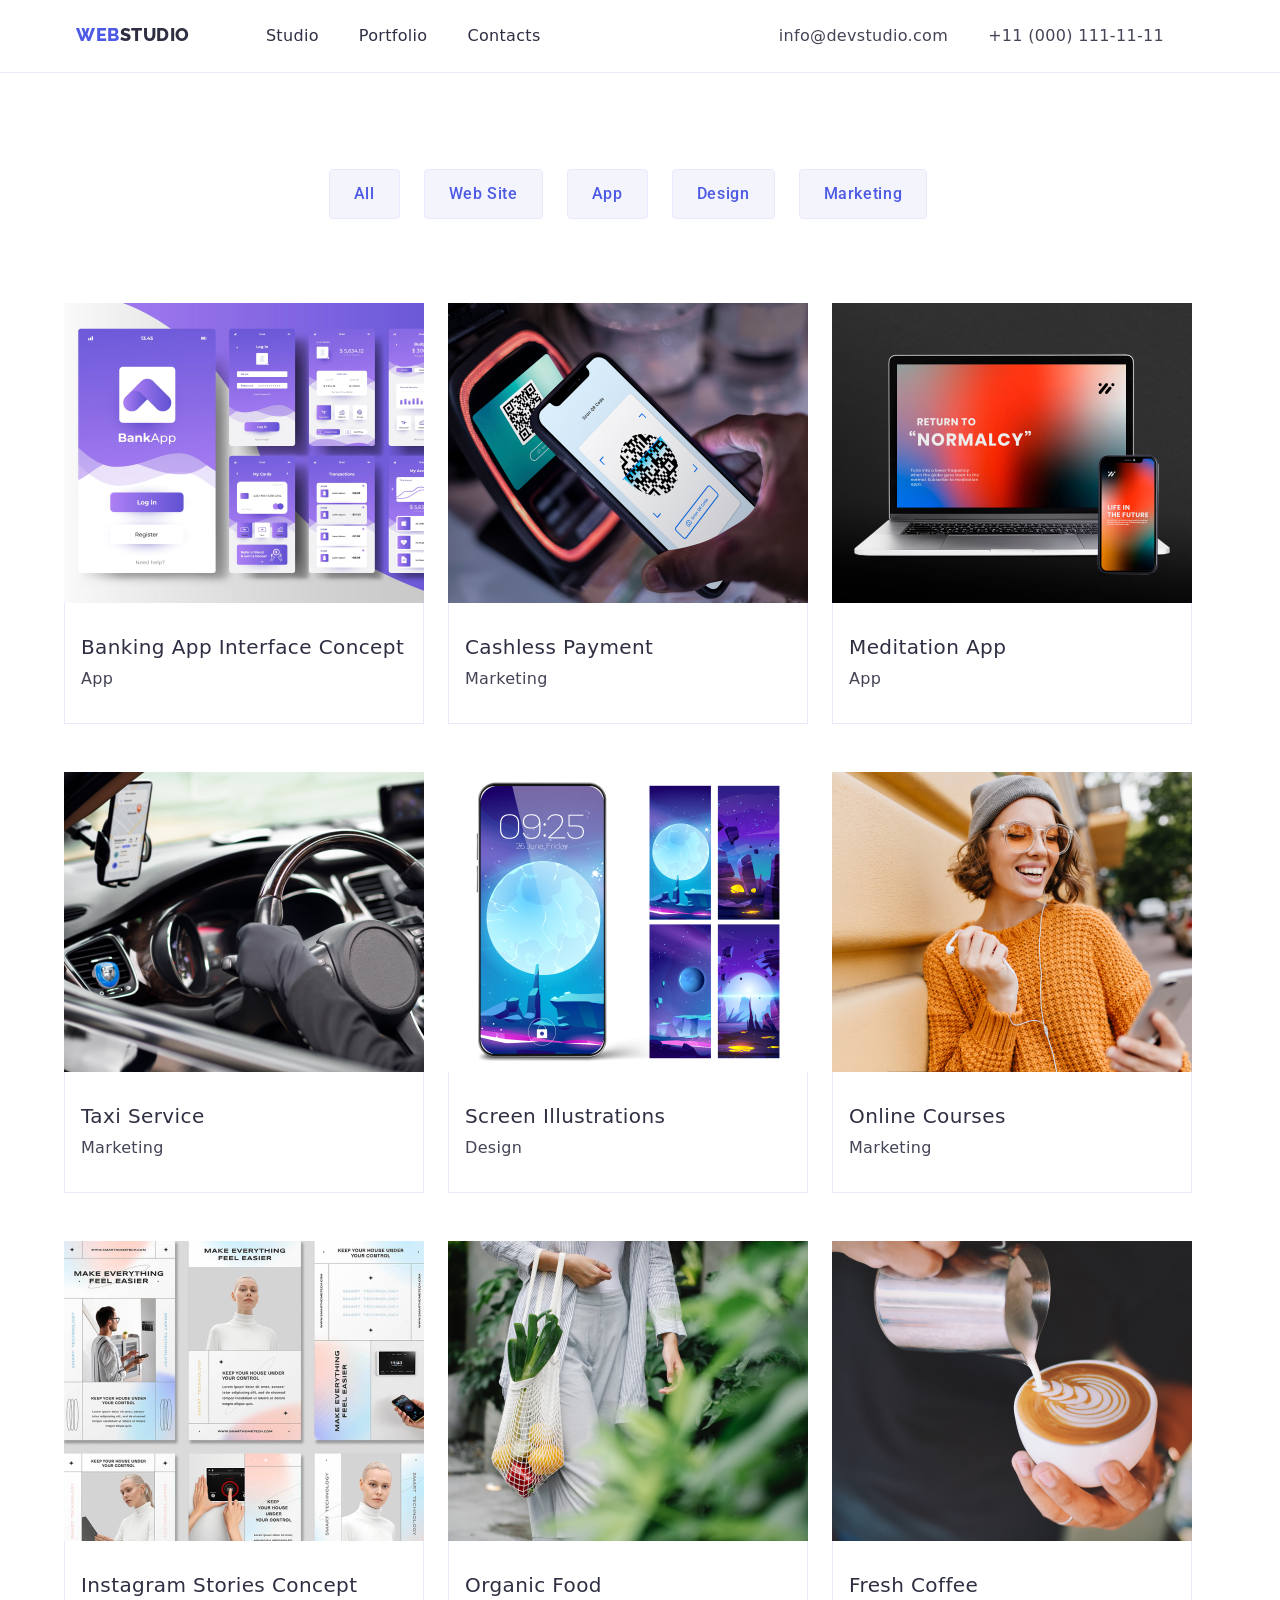
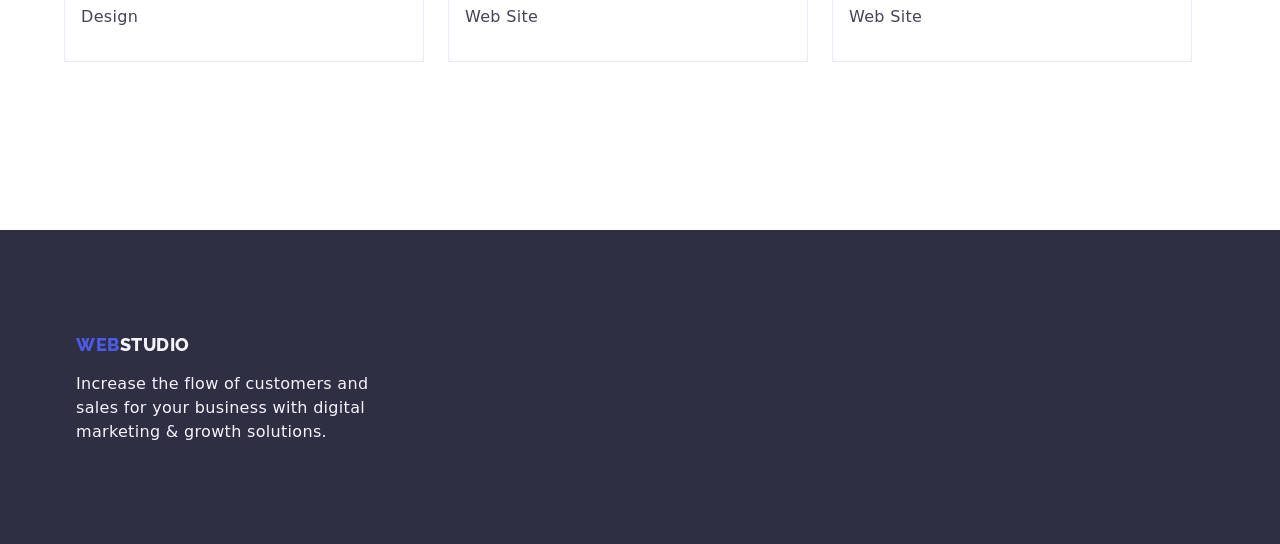
==== commit b4bfcca0: "updt" ====
--- a/portfolio.html
+++ b/portfolio.html
@@ -26,7 +26,7 @@
   <body>
     <!-- Header -->
     <header class="page-header">
-      <div class="container">
+      <div class="container page-header-boxing">
         <nav class="page-nav">
           <a href="./index.html" class="logo link"
             >Web<span class="studio-color">Studio</span></a
@@ -45,21 +45,22 @@
             </li>
           </ul>
         </nav>
+
+        <address class="address">
+          <ul class="list">
+            <li>
+              <a href="mailto:info@devstudio.com" class="link contact"
+                >info@devstudio.com</a
+              >
+            </li>
+            <li>
+              <a href="tel:+110001111111" class="link contact"
+                >+11 (000) 111-11-11</a
+              >
+            </li>
+          </ul>
+        </address>
       </div>
-      <address class="address">
-        <ul class="list">
-          <li>
-            <a href="mailto:info@devstudio.com" class="link contact"
-              >info@devstudio.com</a
-            >
-          </li>
-          <li>
-            <a href="tel:+110001111111" class="link contact"
-              >+11 (000) 111-11-11</a
-            >
-          </li>
-        </ul>
-      </address>
     </header>
     <!-- Main -->
     <main>
--- a/css/styles.css
+++ b/css/styles.css
@@ -192,10 +192,14 @@
 .page-header {
   padding-top: 24px;
   padding-bottom: 24px;
+
+  border-bottom: 1px solid #e7e9fc;
+}
+
+.page-header-boxing {
+  justify-content: space-between;
   display: flex;
   align-items: center;
-  justify-content: space-between;
-  border-bottom: 1px solid #e7e9fc;
 }
 .menu,
 .page-nav,
@@ -275,6 +279,7 @@
 }
 .what-are-we-doing-item {
   border: 1px solid #e7e9fc;
+  margin-right: 24px;
 }
 
 .our-team {
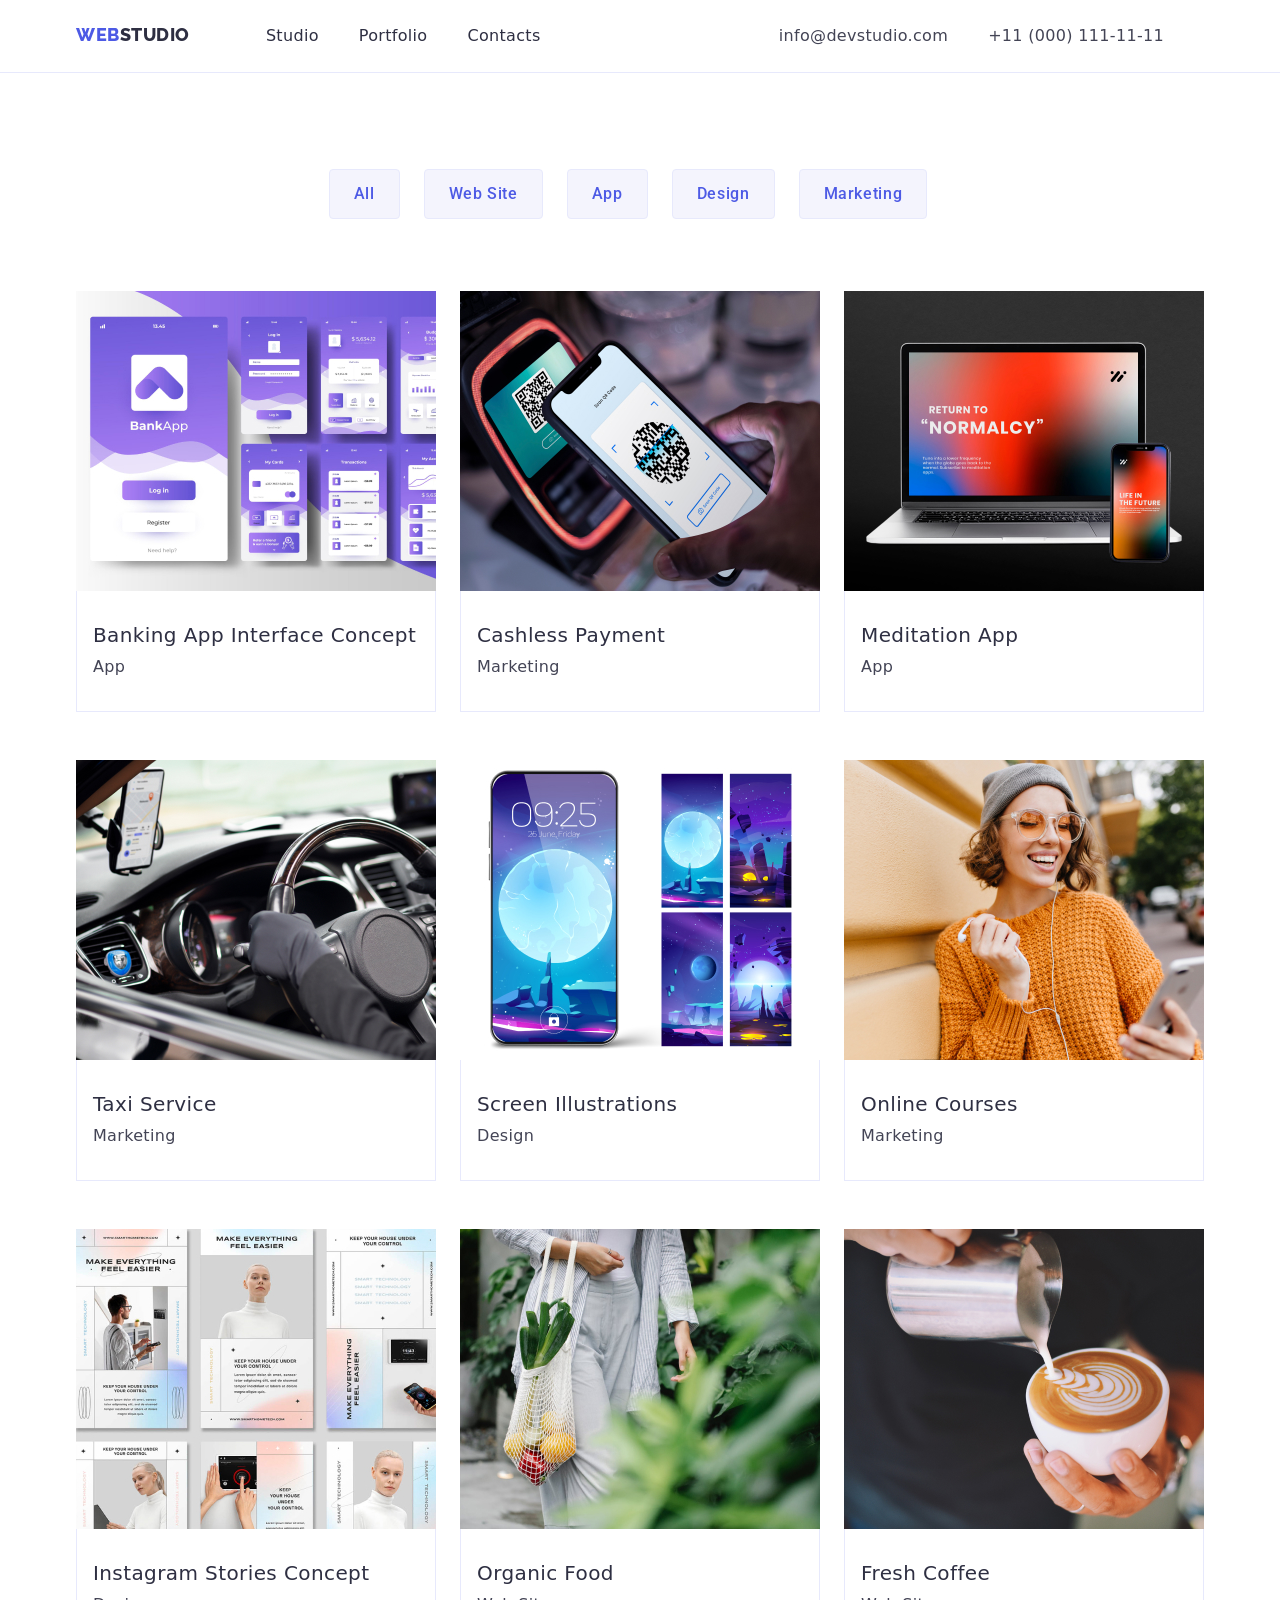
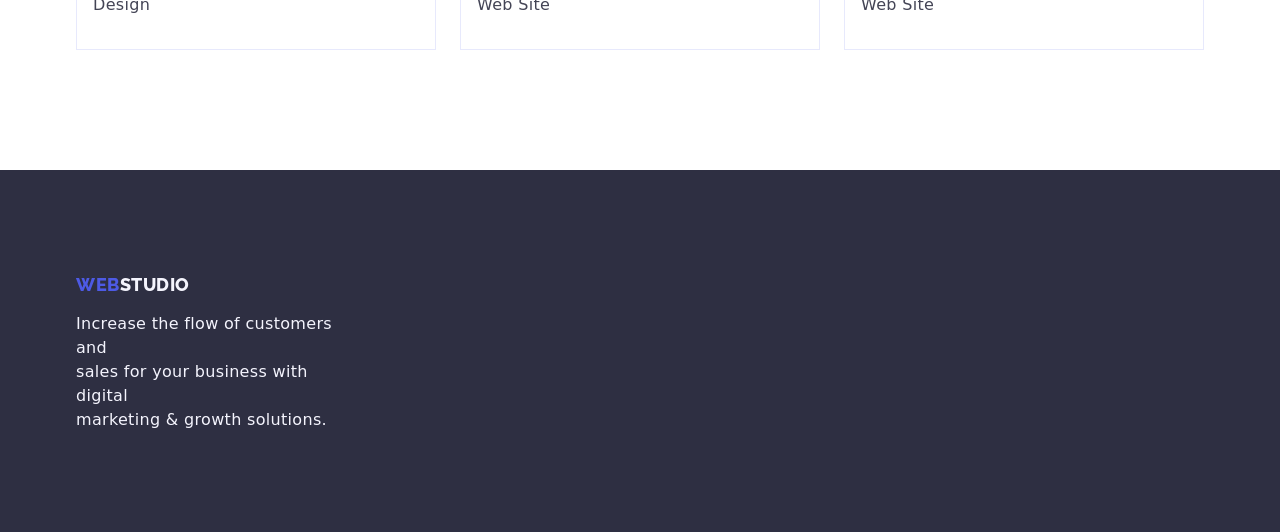
==== commit 7d8ca231: "updating" ====
--- a/portfolio.html
+++ b/portfolio.html
@@ -64,7 +64,7 @@
     </header>
     <!-- Main -->
     <main>
-      <section>
+      <section class="buttons-box">
         <div class="container">
           <h1 hidden>Title hidden</h1>
 
--- a/css/styles.css
+++ b/css/styles.css
@@ -135,7 +135,6 @@
   background-color: var(--small-text-color);
 }
 .main-title {
-  text-align: center;
   font-size: 56px;
   line-height: 1.07;
   letter-spacing: 0.02em;
@@ -188,6 +187,9 @@
   padding-right: 15px;
   margin: 0 auto;
 }
+.page-footer p {
+  max-width: 264px;
+}
 
 .page-header {
   padding-top: 24px;
@@ -214,9 +216,7 @@
   margin-right: 40px;
 }
 .buttons-list-portfolio {
-  padding-top: 96px;
   justify-content: center;
-  padding-bottom: 84px;
 }
 .navigation-button {
   margin-right: 24px;
@@ -226,10 +226,8 @@
 .portfolio-box {
   padding-bottom: 120px;
 }
-
-.portfolio-item {
-  margin: 0px 24px 48px 0px;
-  text-align: left;
+.buttons-box {
+  padding-top: 96px;
 }
 .portfolio-picture-descr {
   padding: 32px 0 32px 16px;
@@ -238,9 +236,11 @@
   border-left: 1px solid #e7e9fc;
 }
 .portfolio-box {
-  display: grid;
-  grid-template-columns: 0fr 0fr 0fr;
-  justify-content: center;
+  margin-top: 72px;
+  display: flex;
+  flex-wrap: wrap;
+
+  gap: 48px 24px;
 }
 
 .page-footer {
@@ -250,13 +250,18 @@
 .page-footer p {
   margin-top: 16px;
 }
-
+.small-title {
+  margin-bottom: 8px;
+}
 /* ==================BOXING INDEX================== */
 .hero {
   text-align: center;
   padding-top: 188px;
   padding-bottom: 188px;
 }
+.our-team-list-item h3 {
+  margin-top: 32px;
+}
 .hero-button {
   margin-top: 48px;
 }
@@ -264,11 +269,12 @@
   padding-top: 120px;
   padding-bottom: 120px;
 }
-.small-title {
-  margin-bottom: 8px;
+
+.small-descr-section-item:nth-child(-n + 3) {
+  margin-right: 24px;
 }
 .small-descr-section-item {
-  margin-right: 24px;
+  width: 264px;
 }
 
 .what-are-we-doing {
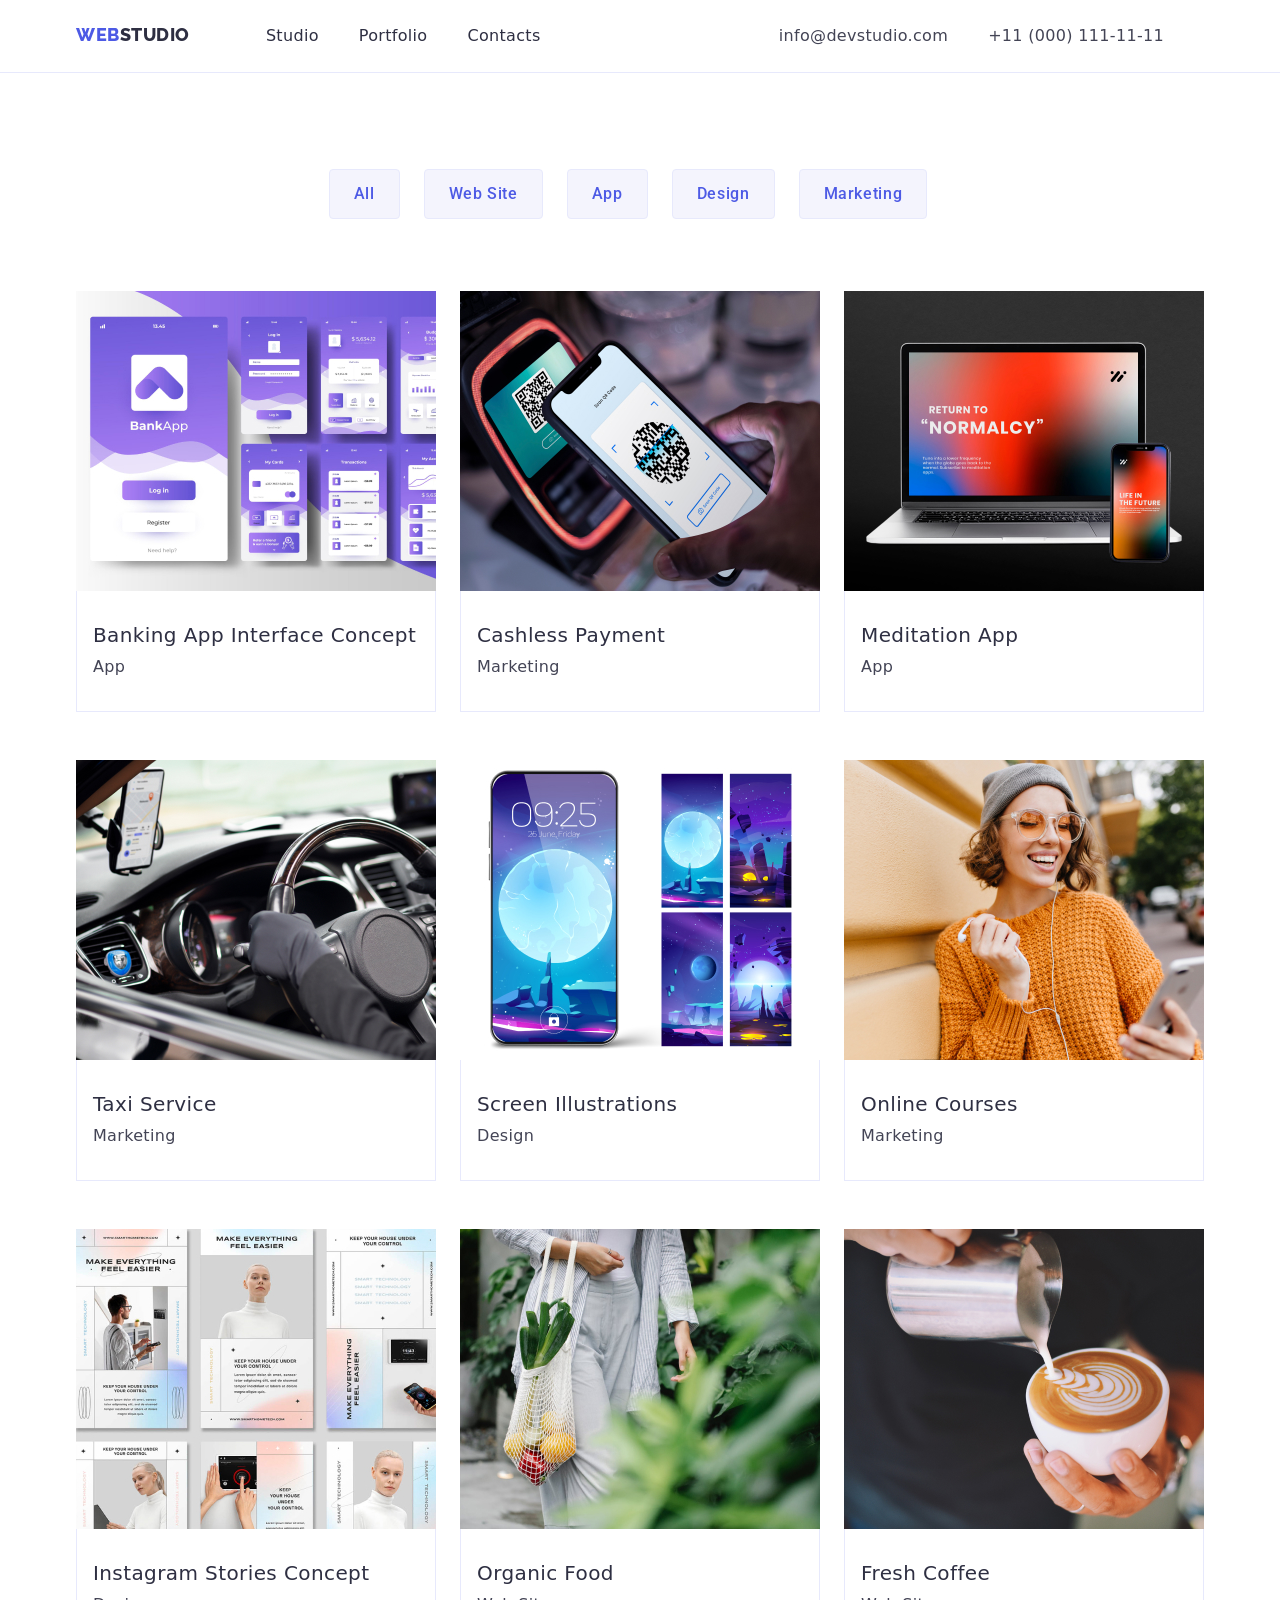
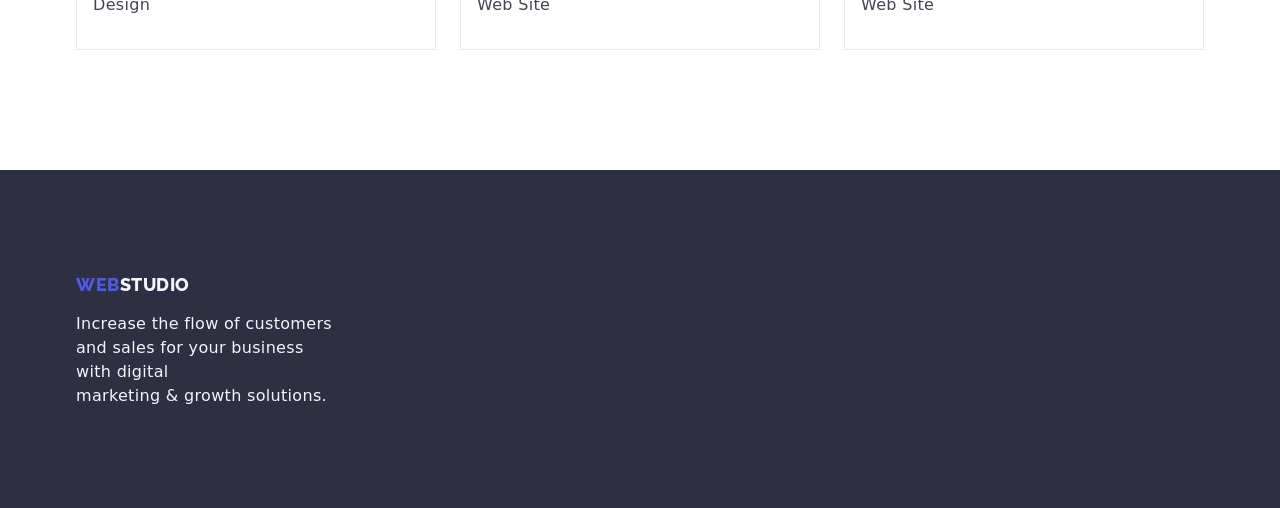
==== commit 08fc2577: "Update portfolio.html" ====
--- a/portfolio.html
+++ b/portfolio.html
@@ -216,7 +216,7 @@
           >Web<span class="studio-color-dark-theme">Studio</span></a
         >
         <p class="small-descr small-descr-dark-theme footer-descr">
-          Increase the flow of customers and <br />sales for your business with
+          Increase the flow of customers and sales for your business with
           digital<br />
           marketing & growth solutions.
         </p>
